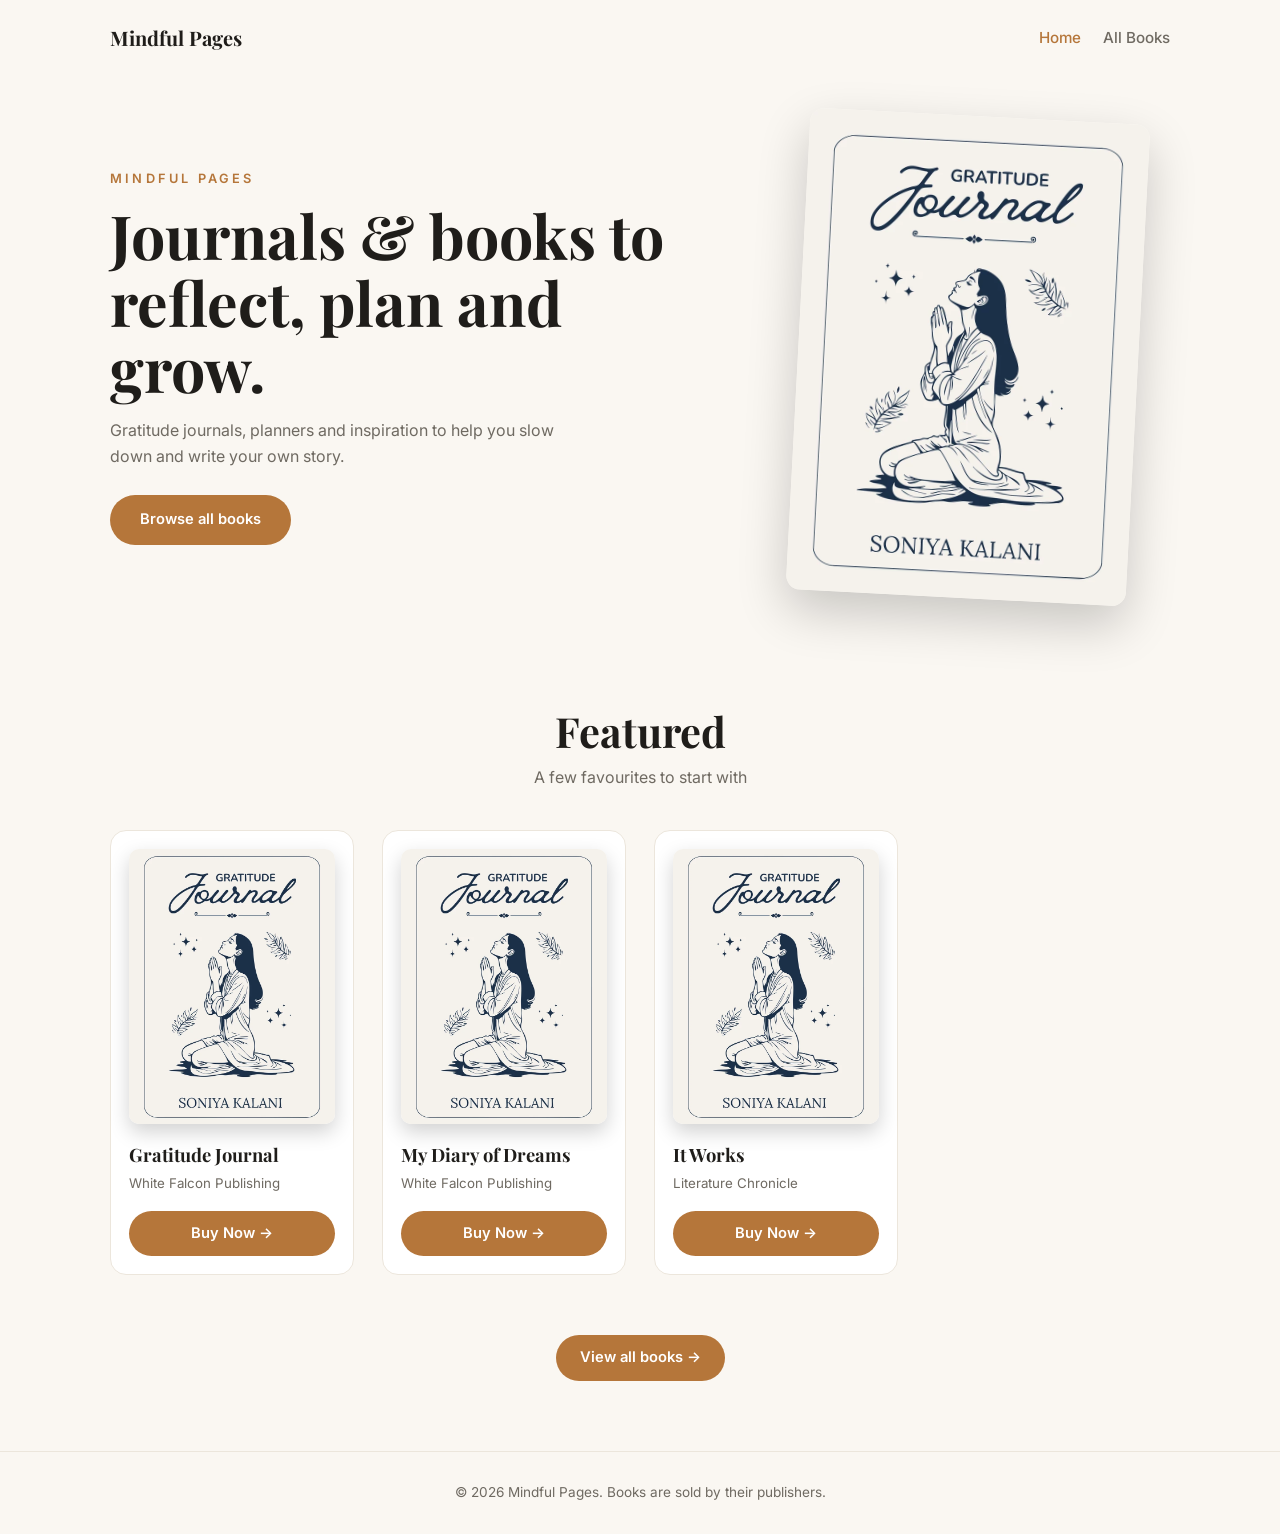
==== index.html @ 09d5adf1 "Add All Books page, embed cover so it always loads" ====
<!DOCTYPE html>
<html lang="en"><head><meta charset="utf-8"><meta name="viewport" content="width=device-width, initial-scale=1"><link rel="preconnect" href="https://fonts.googleapis.com"><link href="https://fonts.googleapis.com/css2?family=Playfair+Display:wght@600;700&family=Inter:wght@400;500;600&display=swap" rel="stylesheet"><link rel="stylesheet" href="style.css"><title>Mindful Pages</title></head>
<body>
<nav><a class="logo" href="index.html">Mindful Pages</a><div class="links"><a class="on" href="index.html">Home</a><a href="books.html">All Books</a></div></nav>
<section class="hero">
  <div>
    <div class="eyebrow">Mindful Pages</div>
    <h1>Journals &amp; books to reflect, plan and grow.</h1>
    <p>Gratitude journals, planners and inspiration to help you slow down and write your own story.</p>
    <a class="btn" href="books.html">Browse all books</a>
  </div>
  <img class="pic" id="heroPic" alt="Featured book cover">
</section>
<div class="head"><h2>Featured</h2><p>A few favourites to start with</p></div>
<main class="grid" id="grid"></main>
<div class="more"><a class="btn" style="display:inline-block" href="books.html">View all books →</a></div>
<footer>© <span class="yr"></span> Mindful Pages. Books are sold by their publishers.</footer>
<script src="books.js"></script>
<script>document.getElementById('heroPic').src=COVER;renderBooks('grid',books.slice(0,3));</script>
</body></html>
---- style.css ----
:root{--bg:#faf7f2;--card:#fff;--ink:#1f1d1a;--muted:#6f6a62;--accent:#b5763a;--line:#ece6dc}
@media(prefers-color-scheme:dark){:root{--bg:#161412;--card:#201d1a;--ink:#f3eee6;--muted:#a59e92;--accent:#d99a5b;--line:#2f2a25}}
*{box-sizing:border-box;margin:0}
body{font-family:Inter,system-ui,sans-serif;background:var(--bg);color:var(--ink);line-height:1.6}
nav{display:flex;justify-content:space-between;align-items:center;max-width:1100px;margin:auto;padding:22px 20px}
.logo{font-family:'Playfair Display',Georgia,serif;font-weight:700;font-size:1.25rem;color:var(--ink);text-decoration:none}
nav .links a{color:var(--muted);text-decoration:none;margin-left:22px;font-weight:500;font-size:.95rem}
nav .links a:hover,nav .links a.on{color:var(--accent)}
.hero{max-width:1100px;margin:auto;padding:40px 20px 60px;display:grid;grid-template-columns:1.2fr .8fr;gap:48px;align-items:center}
.eyebrow{letter-spacing:.25em;text-transform:uppercase;font-size:.8rem;color:var(--accent);font-weight:600}
h1{font-family:'Playfair Display',Georgia,serif;font-size:clamp(2.2rem,6vw,3.8rem);line-height:1.1;margin:12px 0 16px}
.hero p{color:var(--muted);max-width:480px;margin-bottom:26px}
.hero .pic{border-radius:14px;box-shadow:0 20px 50px rgba(0,0,0,.2);width:100%;max-width:340px;justify-self:center;transform:rotate(3deg)}
.btn{display:block;text-align:center;background:var(--accent);color:#fff;text-decoration:none;font-weight:600;padding:11px 24px;border-radius:999px;font-size:.92rem;transition:filter .2s}
.btn:hover{filter:brightness(1.1)}
.hero .btn{display:inline-block;padding:13px 30px}
.head{text-align:center;padding:40px 20px 10px}
.head h2{font-family:'Playfair Display',serif;font-size:clamp(1.8rem,4vw,2.6rem)}
.head p{color:var(--muted)}
.grid{max-width:1100px;margin:0 auto;padding:30px 20px 60px;display:grid;grid-template-columns:repeat(auto-fill,minmax(240px,1fr));gap:28px}
.card{background:var(--card);border:1px solid var(--line);border-radius:16px;padding:18px;display:flex;flex-direction:column;transition:transform .25s,box-shadow .25s}
.card:hover{transform:translateY(-6px);box-shadow:0 18px 40px rgba(0,0,0,.12)}
.cover{aspect-ratio:3/4;border-radius:10px;overflow:hidden;display:block;box-shadow:0 8px 20px rgba(0,0,0,.18)}
.cover img{width:100%;height:100%;object-fit:cover;display:block}
.card h2{font-family:'Playfair Display',serif;font-size:1.15rem;margin:16px 0 4px}
.card small{color:var(--muted);margin-bottom:16px}
.card .btn{margin-top:auto}
.more{text-align:center;padding-bottom:70px}
footer{text-align:center;color:var(--muted);font-size:.85rem;padding:30px;border-top:1px solid var(--line)}
@media(max-width:700px){.hero{grid-template-columns:1fr;text-align:center}.hero p{margin-inline:auto}.hero .pic{order:-1;max-width:220px}}
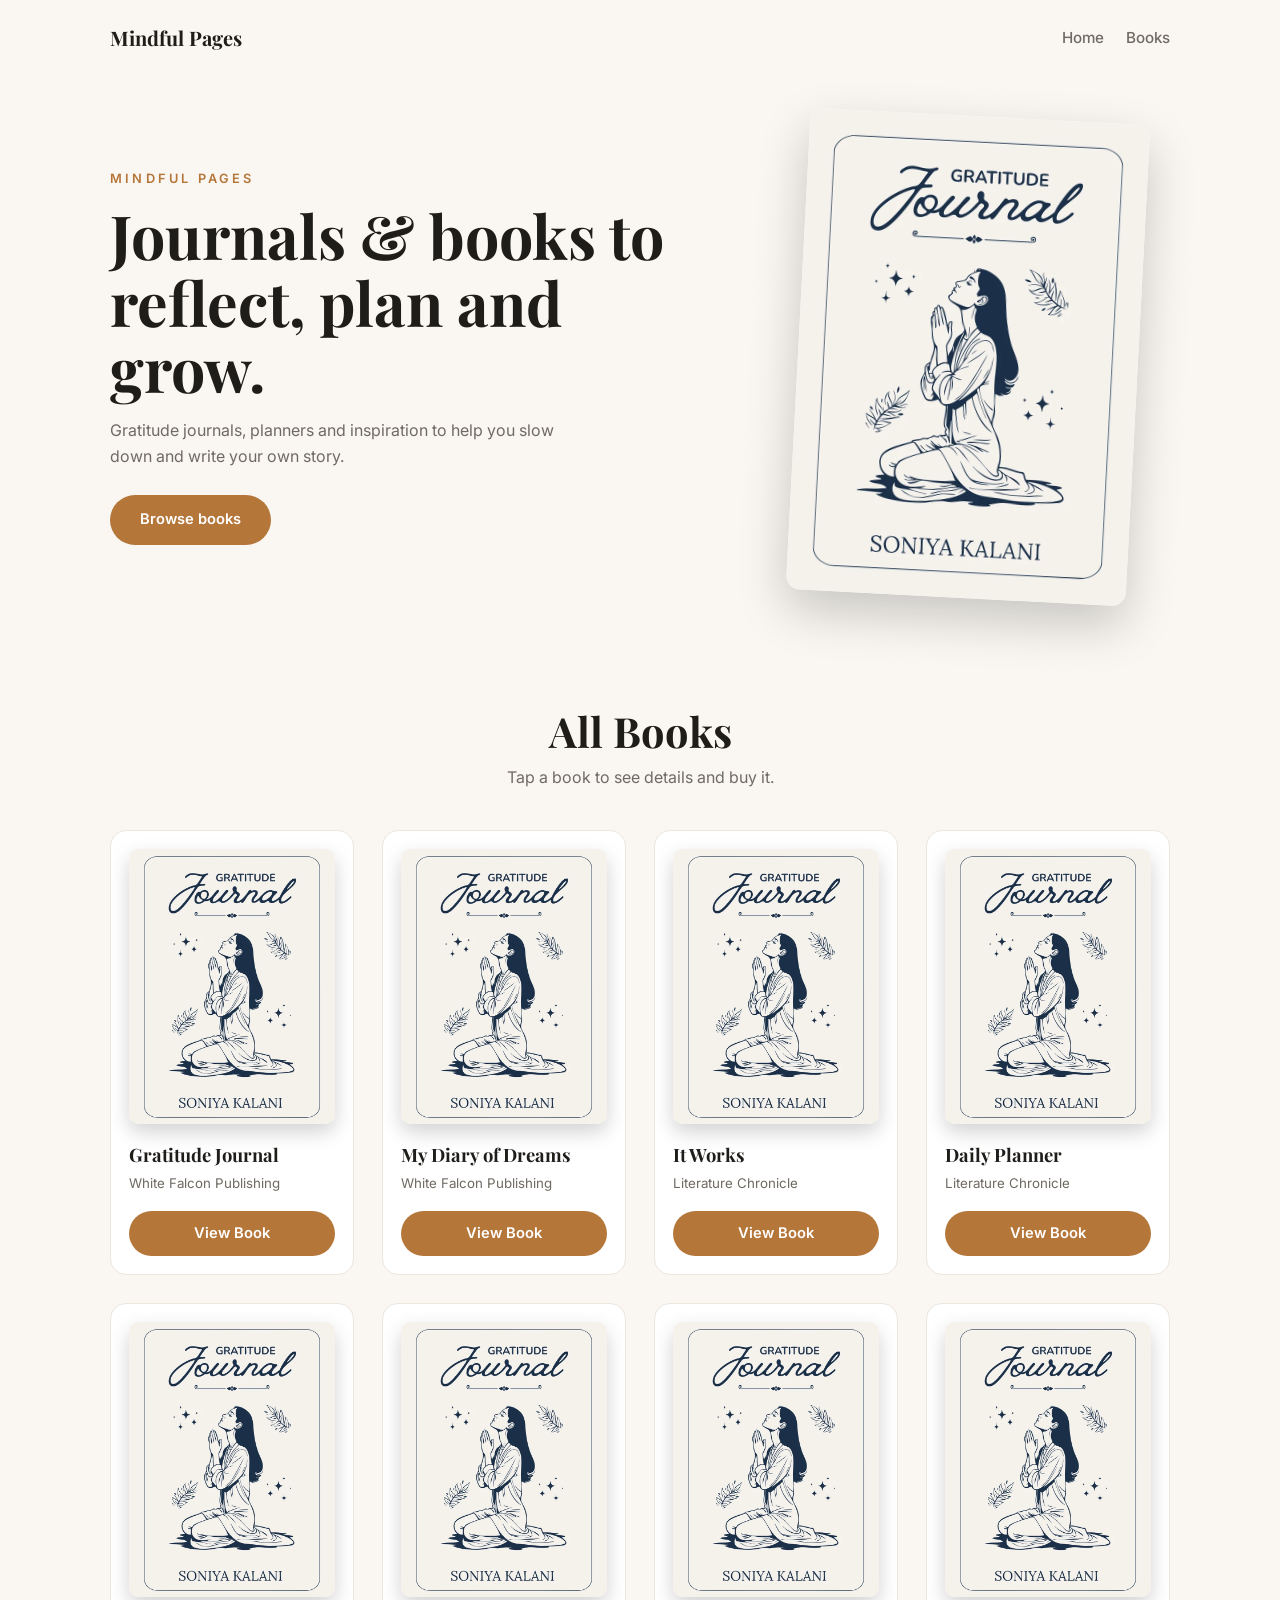
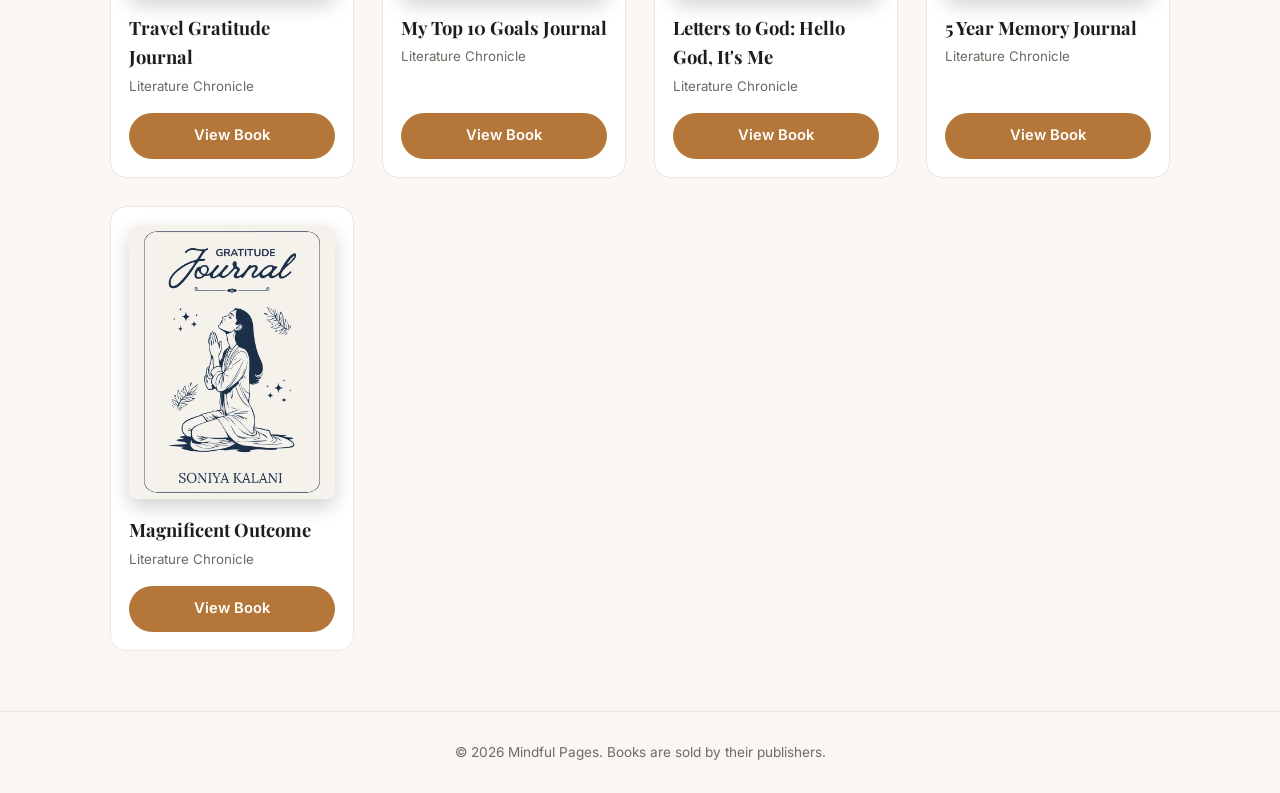
==== commit 03c27cc6: "All books on home, individual book pages" ====
--- a/index.html
+++ b/index.html
@@ -1,20 +1,19 @@
 <!DOCTYPE html>
 <html lang="en"><head><meta charset="utf-8"><meta name="viewport" content="width=device-width, initial-scale=1"><link rel="preconnect" href="https://fonts.googleapis.com"><link href="https://fonts.googleapis.com/css2?family=Playfair+Display:wght@600;700&family=Inter:wght@400;500;600&display=swap" rel="stylesheet"><link rel="stylesheet" href="style.css"><title>Mindful Pages</title></head>
 <body>
-<nav><a class="logo" href="index.html">Mindful Pages</a><div class="links"><a class="on" href="index.html">Home</a><a href="books.html">All Books</a></div></nav>
+<nav><a class="logo" href="index.html">Mindful Pages</a><div class="links"><a href="index.html">Home</a><a href="index.html#books">Books</a></div></nav>
 <section class="hero">
   <div>
     <div class="eyebrow">Mindful Pages</div>
     <h1>Journals &amp; books to reflect, plan and grow.</h1>
     <p>Gratitude journals, planners and inspiration to help you slow down and write your own story.</p>
-    <a class="btn" href="books.html">Browse all books</a>
+    <a class="btn" href="#books">Browse books</a>
   </div>
   <img class="pic" id="heroPic" alt="Featured book cover">
 </section>
-<div class="head"><h2>Featured</h2><p>A few favourites to start with</p></div>
+<div class="head" id="books"><h2>All Books</h2><p>Tap a book to see details and buy it.</p></div>
 <main class="grid" id="grid"></main>
-<div class="more"><a class="btn" style="display:inline-block" href="books.html">View all books →</a></div>
 <footer>© <span class="yr"></span> Mindful Pages. Books are sold by their publishers.</footer>
 <script src="books.js"></script>
-<script>document.getElementById('heroPic').src=COVER;renderBooks('grid',books.slice(0,3));</script>
+<script>document.getElementById('heroPic').src=COVER;renderBooks('grid',books);</script>
 </body></html>
--- a/style.css
+++ b/style.css
@@ -28,3 +28,10 @@
 .more{text-align:center;padding-bottom:70px}
 footer{text-align:center;color:var(--muted);font-size:.85rem;padding:30px;border-top:1px solid var(--line)}
 @media(max-width:700px){.hero{grid-template-columns:1fr;text-align:center}.hero p{margin-inline:auto}.hero .pic{order:-1;max-width:220px}}
+html{scroll-behavior:smooth}
+.detail{max-width:1000px;margin:auto;padding:40px 20px 80px;display:grid;grid-template-columns:.8fr 1.2fr;gap:56px;align-items:center}
+.dcover{width:100%;max-width:340px;justify-self:center;border-radius:12px;box-shadow:0 20px 50px rgba(0,0,0,.22)}
+.detail p{color:var(--muted);margin-bottom:22px;max-width:480px}
+.detail .buy{display:inline-block;padding:14px 30px}
+.back{color:var(--accent);text-decoration:none;font-weight:500;font-size:.95rem}
+@media(max-width:700px){.detail{grid-template-columns:1fr;text-align:center;gap:28px}.detail p{margin-inline:auto}}
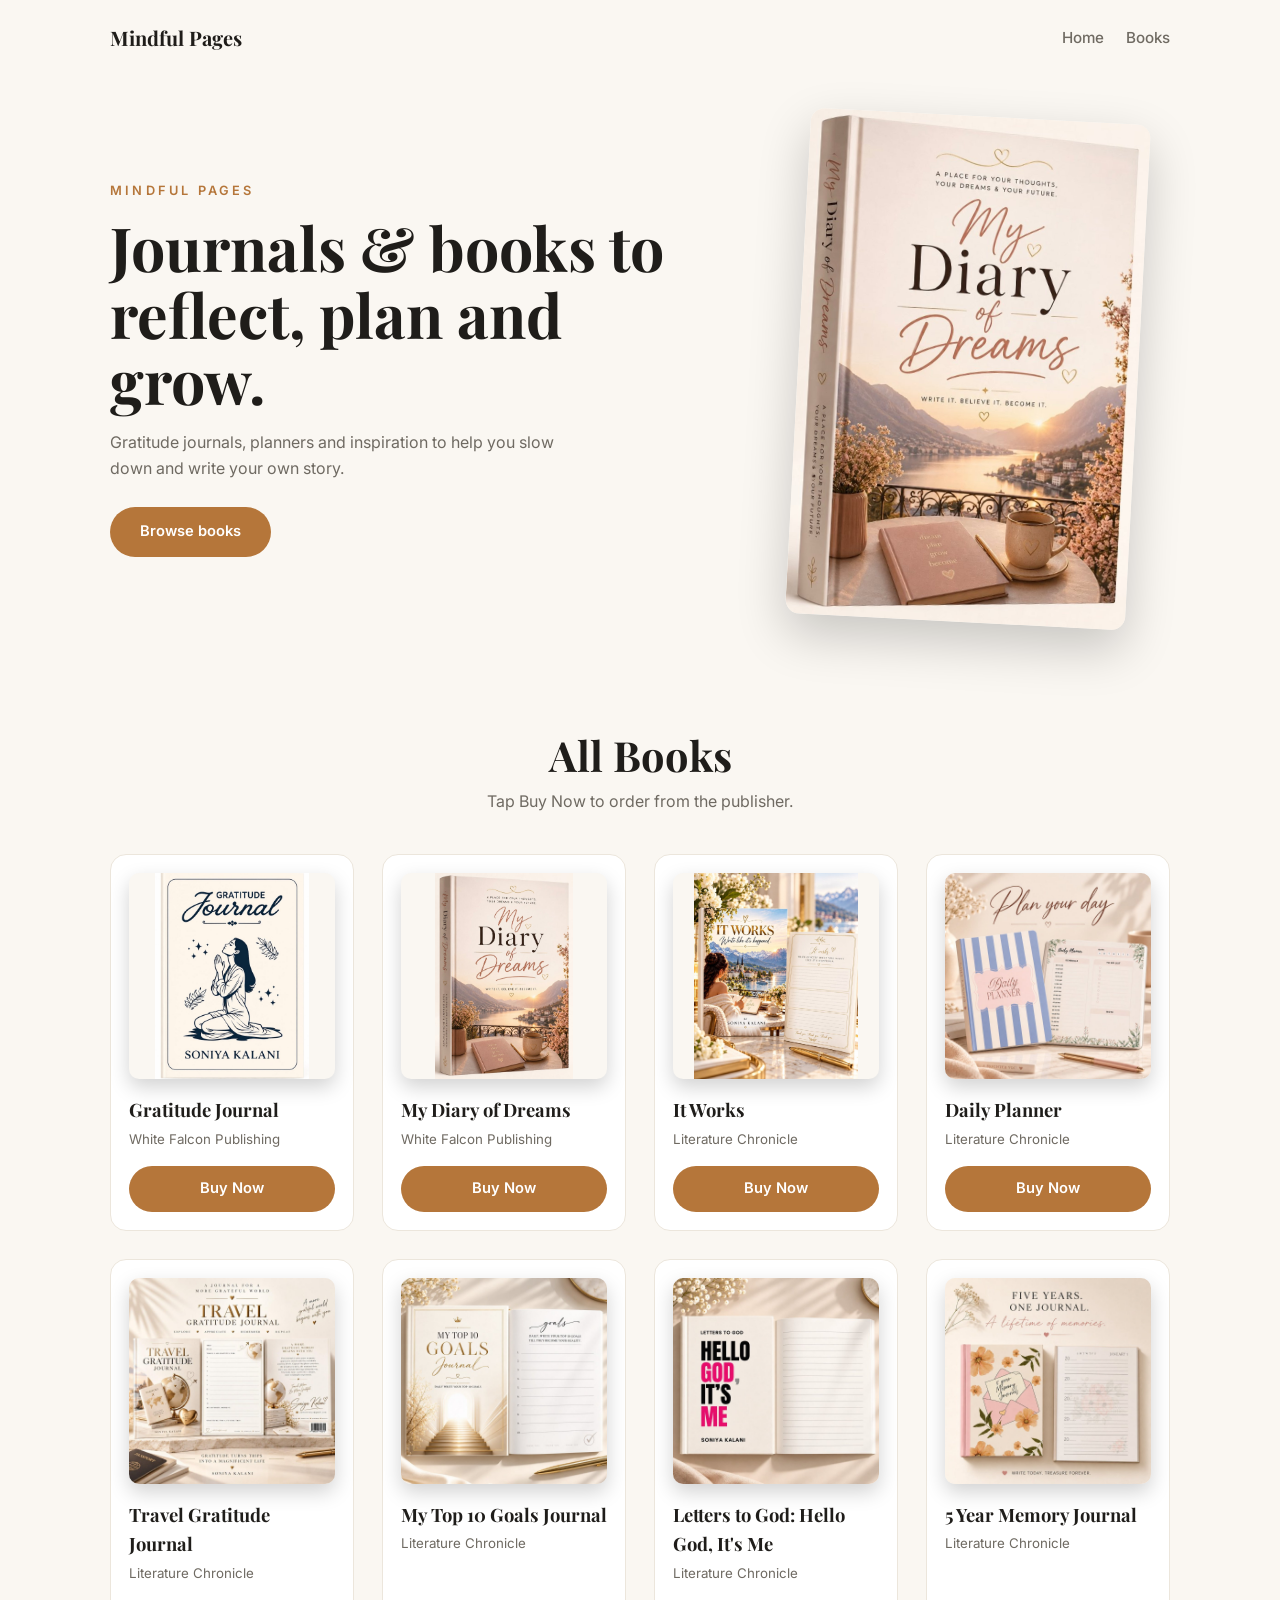
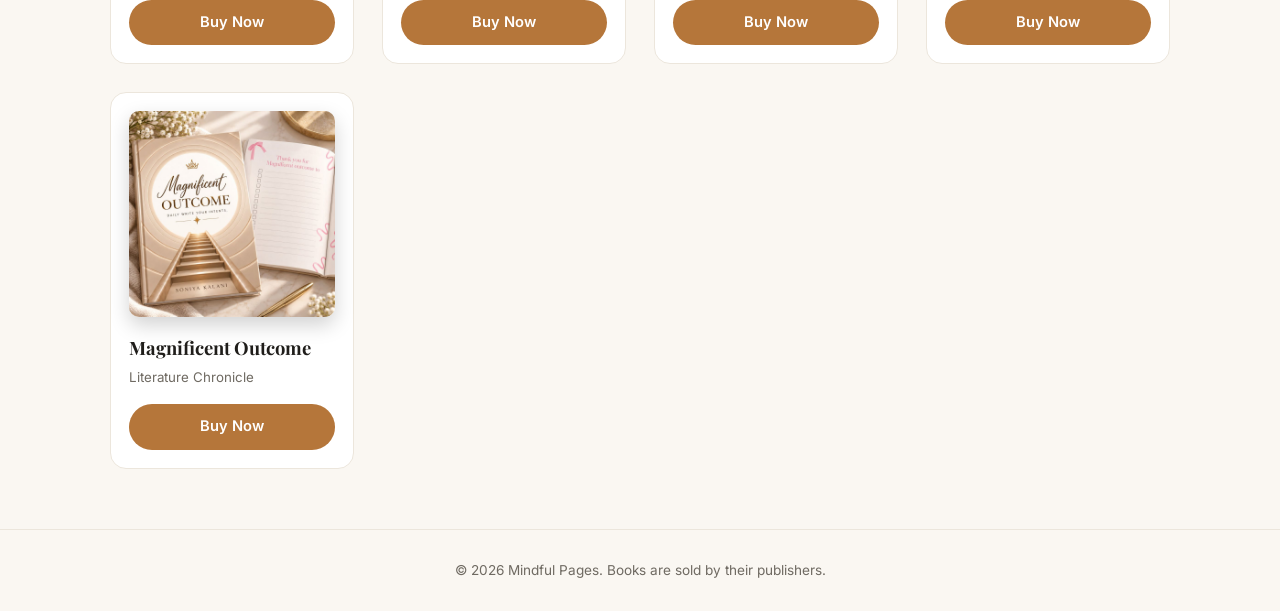
==== commit 56854794: "Use provided book photos, Buy Now buttons linking to publisher pages, remove individual book pages" ====
--- a/index.html
+++ b/index.html
@@ -11,9 +11,9 @@
   </div>
   <img class="pic" id="heroPic" alt="Featured book cover">
 </section>
-<div class="head" id="books"><h2>All Books</h2><p>Tap a book to see details and buy it.</p></div>
+<div class="head" id="books"><h2>All Books</h2><p>Tap Buy Now to order from the publisher.</p></div>
 <main class="grid" id="grid"></main>
 <footer>© <span class="yr"></span> Mindful Pages. Books are sold by their publishers.</footer>
 <script src="books.js"></script>
-<script>document.getElementById('heroPic').src=COVER;renderBooks('grid',books);</script>
+<script>document.getElementById('heroPic').src=books[1].img;renderBooks('grid',books);</script>
 </body></html>
--- a/style.css
+++ b/style.css
@@ -20,8 +20,8 @@
 .grid{max-width:1100px;margin:0 auto;padding:30px 20px 60px;display:grid;grid-template-columns:repeat(auto-fill,minmax(240px,1fr));gap:28px}
 .card{background:var(--card);border:1px solid var(--line);border-radius:16px;padding:18px;display:flex;flex-direction:column;transition:transform .25s,box-shadow .25s}
 .card:hover{transform:translateY(-6px);box-shadow:0 18px 40px rgba(0,0,0,.12)}
-.cover{aspect-ratio:3/4;border-radius:10px;overflow:hidden;display:block;box-shadow:0 8px 20px rgba(0,0,0,.18)}
-.cover img{width:100%;height:100%;object-fit:cover;display:block}
+.cover{aspect-ratio:1/1;background:var(--bg);border-radius:10px;overflow:hidden;display:block;box-shadow:0 8px 20px rgba(0,0,0,.18)}
+.cover img{width:100%;height:100%;object-fit:contain;display:block}
 .card h2{font-family:'Playfair Display',serif;font-size:1.15rem;margin:16px 0 4px}
 .card small{color:var(--muted);margin-bottom:16px}
 .card .btn{margin-top:auto}
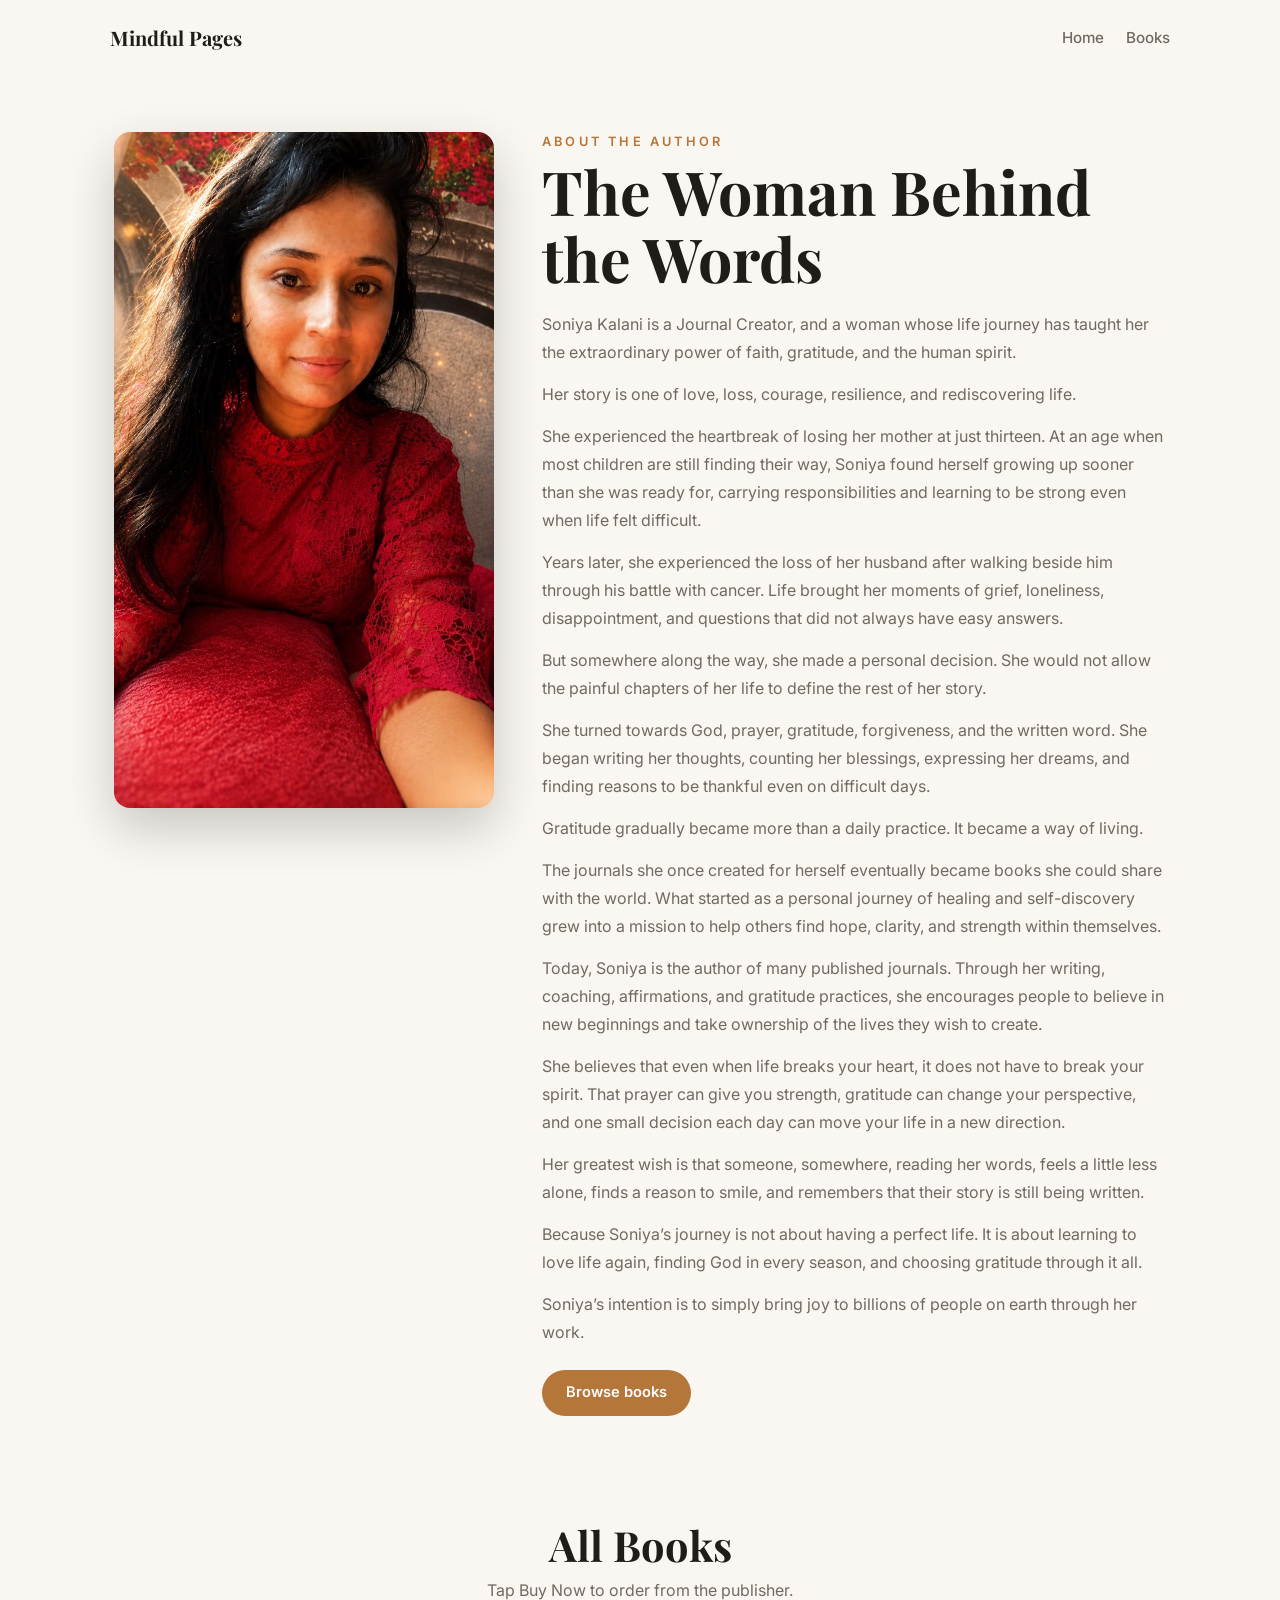
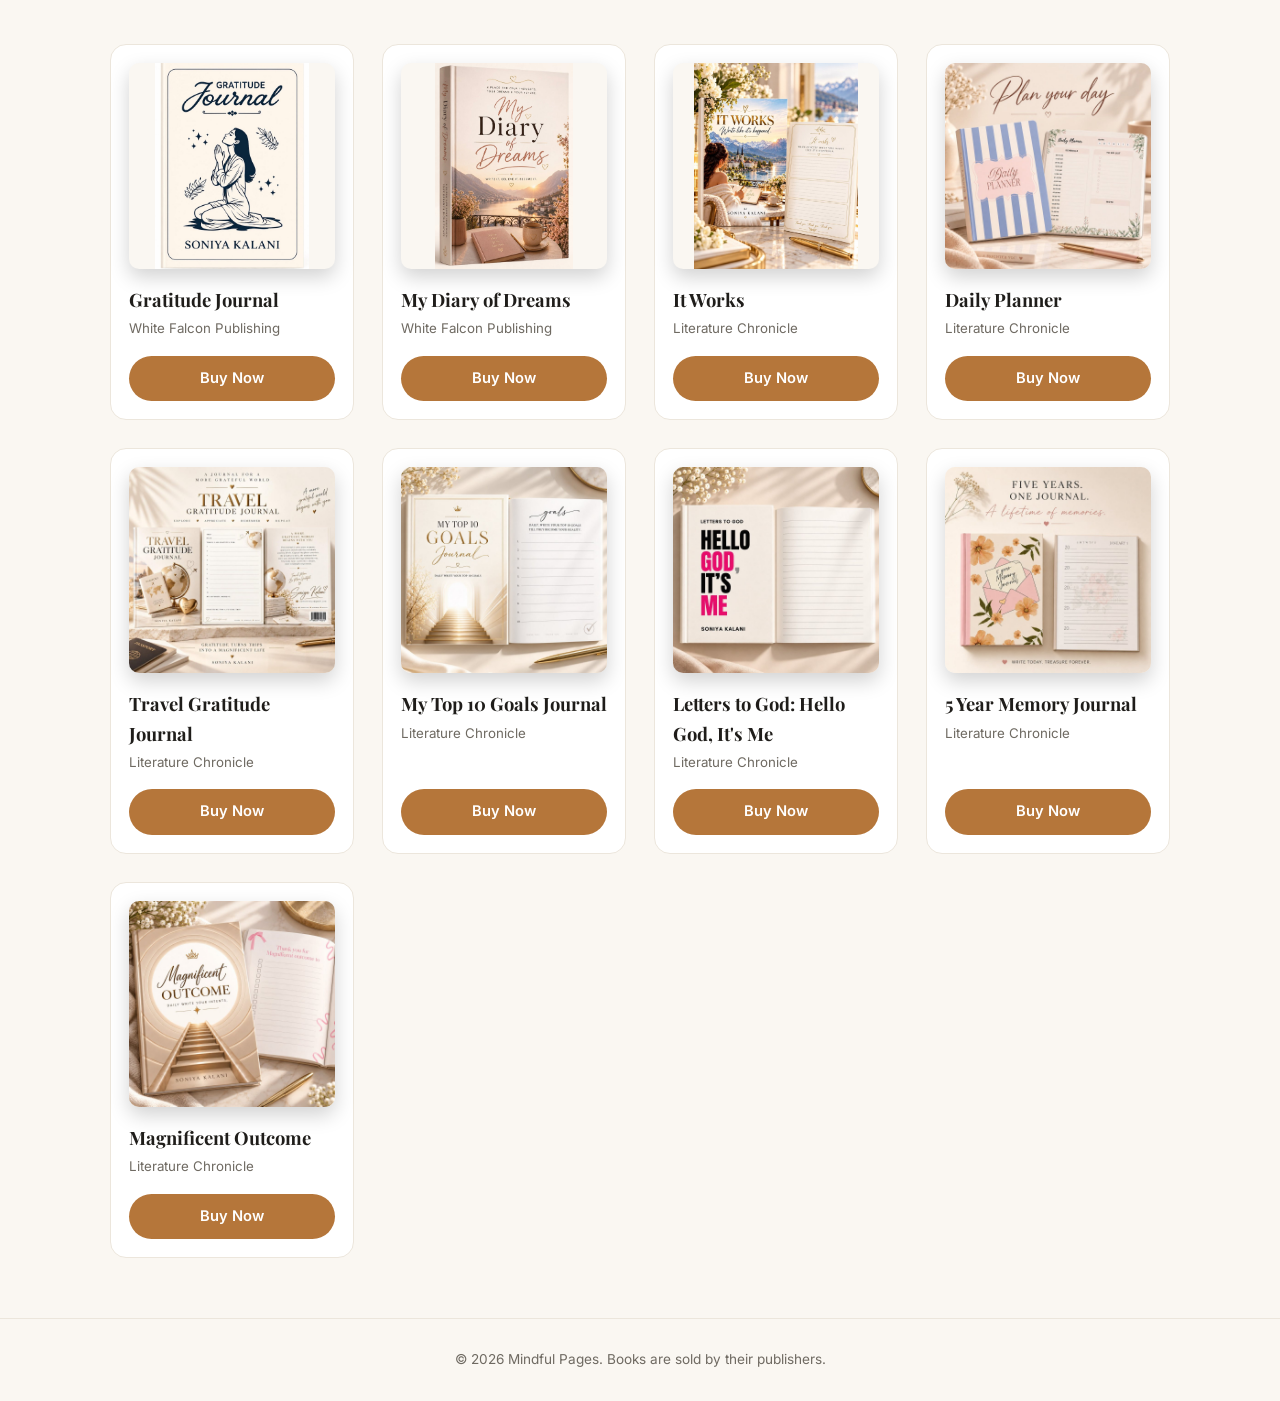
==== commit 9df77aca: "Replace hero with About the Author section" ====
--- a/index.html
+++ b/index.html
@@ -2,18 +2,30 @@
 <html lang="en"><head><meta charset="utf-8"><meta name="viewport" content="width=device-width, initial-scale=1"><link rel="preconnect" href="https://fonts.googleapis.com"><link href="https://fonts.googleapis.com/css2?family=Playfair+Display:wght@600;700&family=Inter:wght@400;500;600&display=swap" rel="stylesheet"><link rel="stylesheet" href="style.css"><title>Mindful Pages</title></head>
 <body>
 <nav><a class="logo" href="index.html">Mindful Pages</a><div class="links"><a href="index.html">Home</a><a href="index.html#books">Books</a></div></nav>
-<section class="hero">
-  <div>
-    <div class="eyebrow">Mindful Pages</div>
-    <h1>Journals &amp; books to reflect, plan and grow.</h1>
-    <p>Gratitude journals, planners and inspiration to help you slow down and write your own story.</p>
+<section class="about">
+  <img class="aphoto" src="covers/author.jpg" alt="Soniya Kalani, author">
+  <div class="atext">
+    <div class="eyebrow">About the Author</div>
+    <h1>The Woman Behind the Words</h1>
+    <p>Soniya Kalani is a Journal Creator, and a woman whose life journey has taught her the extraordinary power of faith, gratitude, and the human spirit.</p>
+    <p>Her story is one of love, loss, courage, resilience, and rediscovering life.</p>
+    <p>She experienced the heartbreak of losing her mother at just thirteen. At an age when most children are still finding their way, Soniya found herself growing up sooner than she was ready for, carrying responsibilities and learning to be strong even when life felt difficult.</p>
+    <p>Years later, she experienced the loss of her husband after walking beside him through his battle with cancer. Life brought her moments of grief, loneliness, disappointment, and questions that did not always have easy answers.</p>
+    <p>But somewhere along the way, she made a personal decision. She would not allow the painful chapters of her life to define the rest of her story.</p>
+    <p>She turned towards God, prayer, gratitude, forgiveness, and the written word. She began writing her thoughts, counting her blessings, expressing her dreams, and finding reasons to be thankful even on difficult days.</p>
+    <p>Gratitude gradually became more than a daily practice. It became a way of living.</p>
+    <p>The journals she once created for herself eventually became books she could share with the world. What started as a personal journey of healing and self-discovery grew into a mission to help others find hope, clarity, and strength within themselves.</p>
+    <p>Today, Soniya is the author of many published journals. Through her writing, coaching, affirmations, and gratitude practices, she encourages people to believe in new beginnings and take ownership of the lives they wish to create.</p>
+    <p>She believes that even when life breaks your heart, it does not have to break your spirit. That prayer can give you strength, gratitude can change your perspective, and one small decision each day can move your life in a new direction.</p>
+    <p>Her greatest wish is that someone, somewhere, reading her words, feels a little less alone, finds a reason to smile, and remembers that their story is still being written.</p>
+    <p>Because Soniya&rsquo;s journey is not about having a perfect life. It is about learning to love life again, finding God in every season, and choosing gratitude through it all.</p>
+    <p>Soniya&rsquo;s intention is to simply bring joy to billions of people on earth through her work.</p>
     <a class="btn" href="#books">Browse books</a>
   </div>
-  <img class="pic" id="heroPic" alt="Featured book cover">
 </section>
 <div class="head" id="books"><h2>All Books</h2><p>Tap Buy Now to order from the publisher.</p></div>
 <main class="grid" id="grid"></main>
 <footer>© <span class="yr"></span> Mindful Pages. Books are sold by their publishers.</footer>
 <script src="books.js"></script>
-<script>document.getElementById('heroPic').src=books[1].img;renderBooks('grid',books);</script>
+<script>renderBooks('grid',books);</script>
 </body></html>
--- a/style.css
+++ b/style.css
@@ -35,3 +35,10 @@
 .detail .buy{display:inline-block;padding:14px 30px}
 .back{color:var(--accent);text-decoration:none;font-weight:500;font-size:.95rem}
 @media(max-width:700px){.detail{grid-template-columns:1fr;text-align:center;gap:28px}.detail p{margin-inline:auto}}
+
+.about{max-width:1100px;margin:0 auto;padding:56px 24px;display:grid;grid-template-columns:minmax(260px,380px) 1fr;gap:48px;align-items:start}
+.about .aphoto{width:100%;border-radius:16px;box-shadow:0 20px 50px rgba(0,0,0,.2);position:sticky;top:90px;object-fit:cover}
+.about h1{font-family:'Playfair Display',serif;margin:6px 0 18px}
+.about p{line-height:1.75;color:var(--muted);margin:0 0 14px}
+.about .btn{margin-top:10px;display:inline-block}
+@media(max-width:800px){.about{grid-template-columns:1fr;gap:24px;padding:32px 20px}.about .aphoto{position:static;max-width:320px;margin:0 auto}}
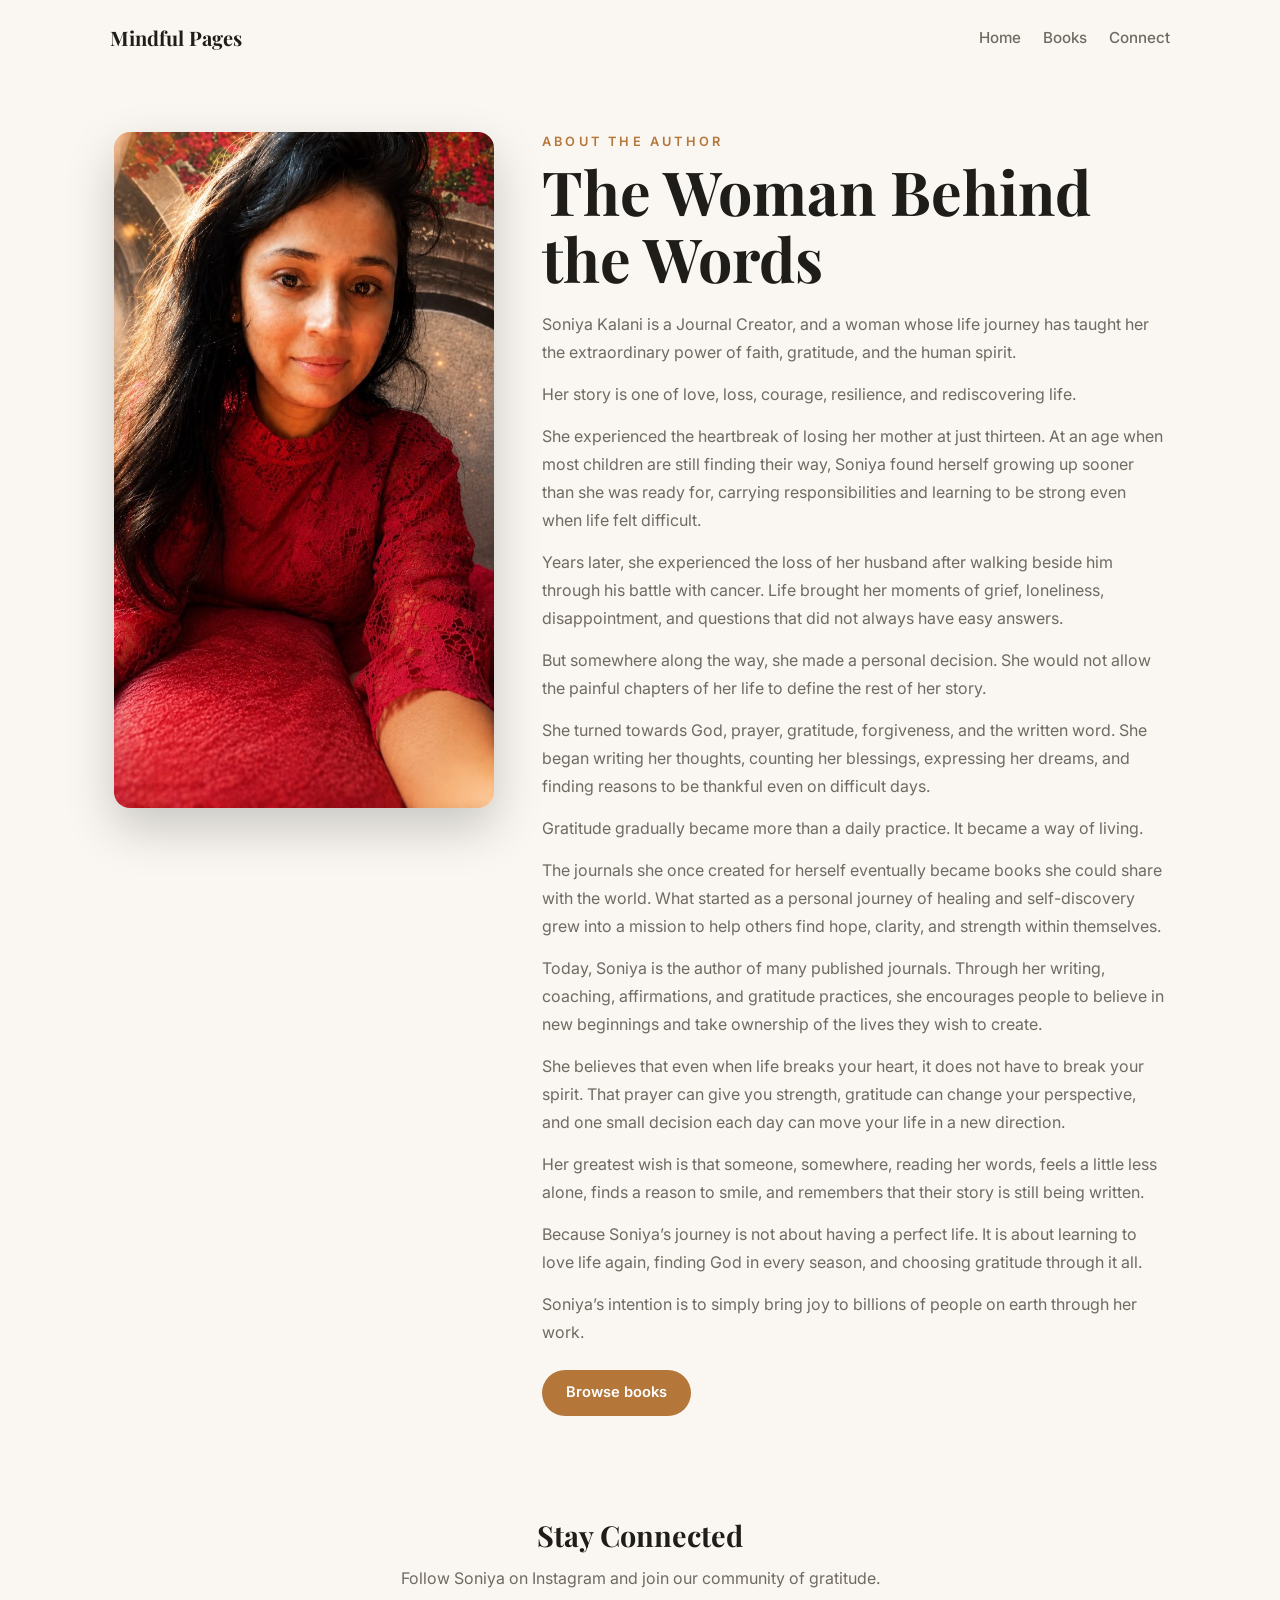
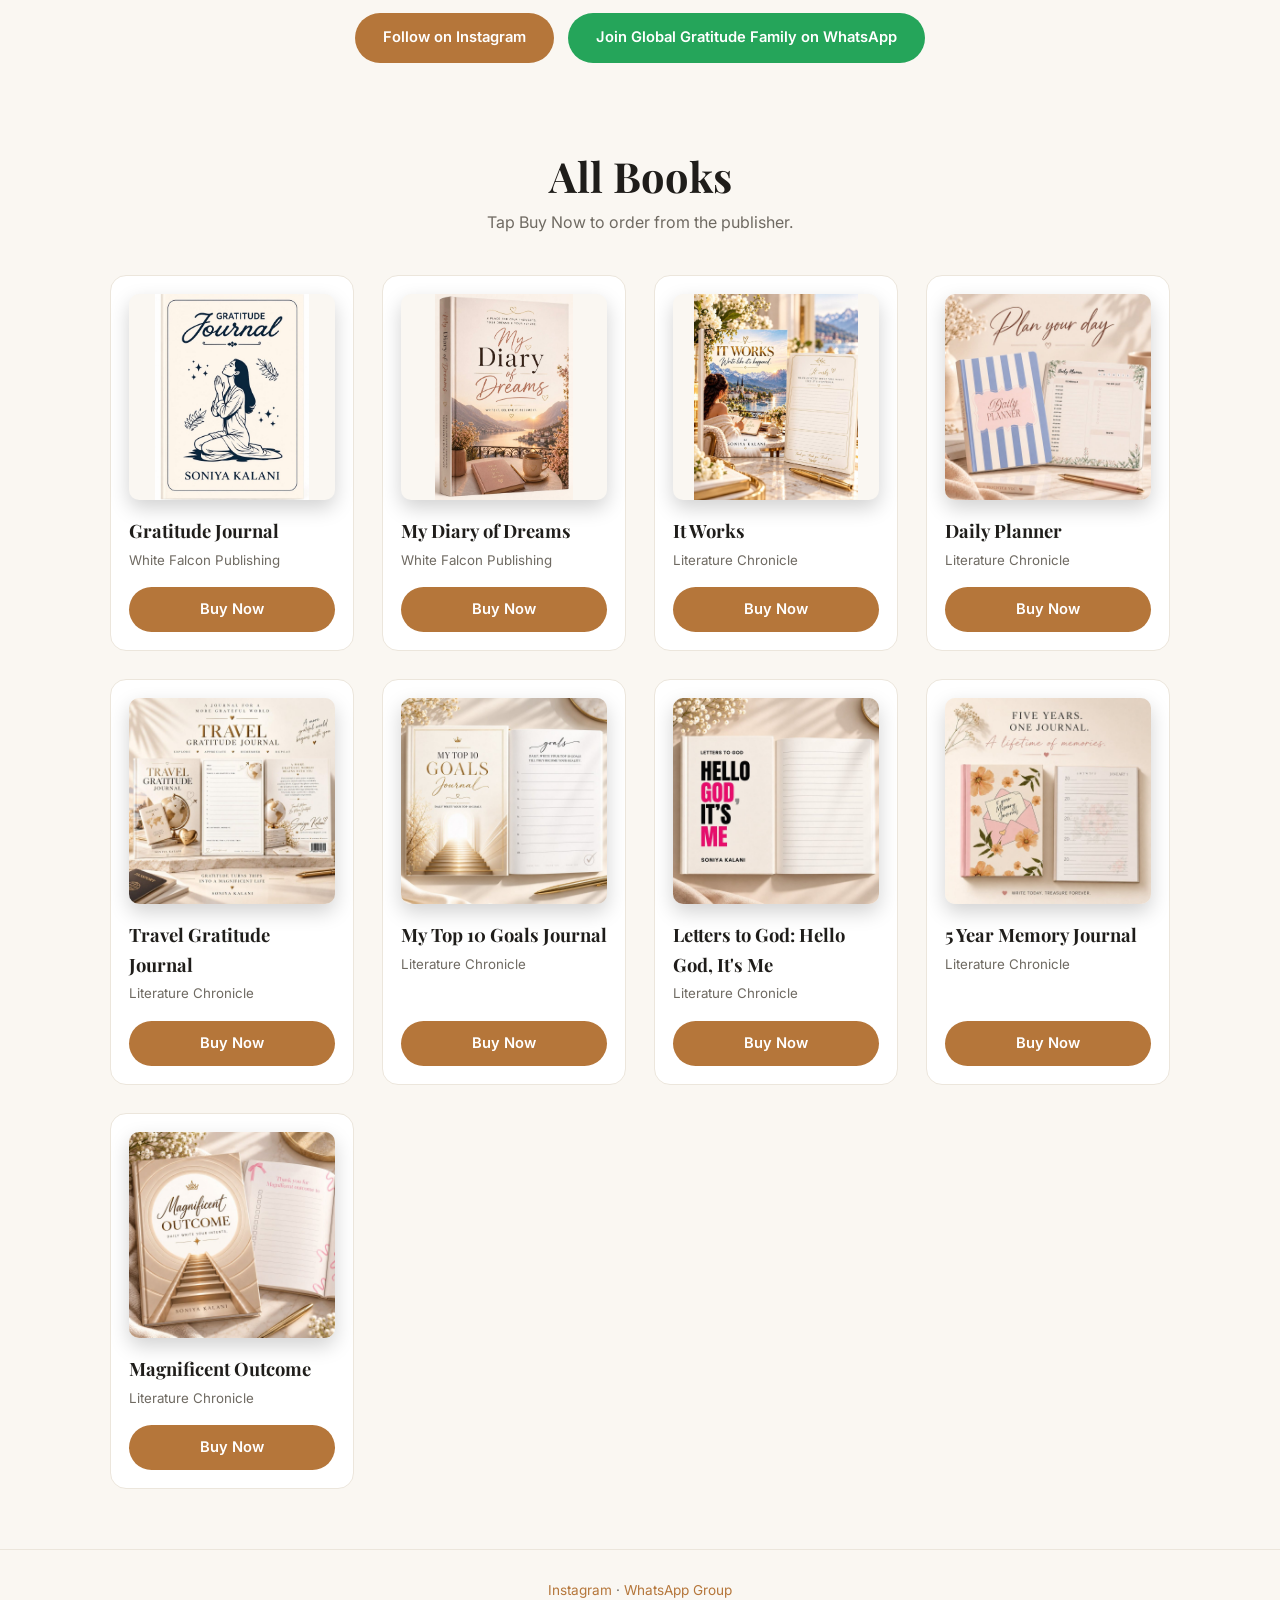
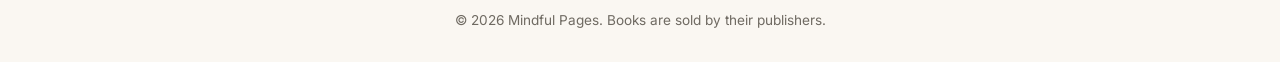
==== commit 718b1f89: "Add Instagram and WhatsApp group links" ====
--- a/index.html
+++ b/index.html
@@ -1,7 +1,7 @@
 <!DOCTYPE html>
 <html lang="en"><head><meta charset="utf-8"><meta name="viewport" content="width=device-width, initial-scale=1"><link rel="preconnect" href="https://fonts.googleapis.com"><link href="https://fonts.googleapis.com/css2?family=Playfair+Display:wght@600;700&family=Inter:wght@400;500;600&display=swap" rel="stylesheet"><link rel="stylesheet" href="style.css"><title>Mindful Pages</title></head>
 <body>
-<nav><a class="logo" href="index.html">Mindful Pages</a><div class="links"><a href="index.html">Home</a><a href="index.html#books">Books</a></div></nav>
+<nav><a class="logo" href="index.html">Mindful Pages</a><div class="links"><a href="index.html">Home</a><a href="index.html#books">Books</a><a href="#connect">Connect</a></div></nav>
 <section class="about">
   <img class="aphoto" src="covers/author.jpg" alt="Soniya Kalani, author">
   <div class="atext">
@@ -23,9 +23,17 @@
     <a class="btn" href="#books">Browse books</a>
   </div>
 </section>
+<section class="connect" id="connect">
+  <h2>Stay Connected</h2>
+  <p>Follow Soniya on Instagram and join our community of gratitude.</p>
+  <div class="cbtns">
+    <a class="btn ig" href="https://www.instagram.com/booksbysoniya?dlrf=MTZtdGJwY3Iycnk0eg%3D%3D&amp;utm_source=qr" target="_blank" rel="noopener">Follow on Instagram</a>
+    <a class="btn wa" href="https://chat.whatsapp.com/Ep12rMY7xhL0QhYHvskIlP?s=cl&amp;p=i&amp;iam=2" target="_blank" rel="noopener">Join Global Gratitude Family on WhatsApp</a>
+  </div>
+</section>
 <div class="head" id="books"><h2>All Books</h2><p>Tap Buy Now to order from the publisher.</p></div>
 <main class="grid" id="grid"></main>
-<footer>© <span class="yr"></span> Mindful Pages. Books are sold by their publishers.</footer>
+<footer><div class="flinks"><a href="https://www.instagram.com/booksbysoniya?dlrf=MTZtdGJwY3Iycnk0eg%3D%3D&amp;utm_source=qr" target="_blank" rel="noopener">Instagram</a> · <a href="https://chat.whatsapp.com/Ep12rMY7xhL0QhYHvskIlP?s=cl&amp;p=i&amp;iam=2" target="_blank" rel="noopener">WhatsApp Group</a></div>© <span class="yr"></span> Mindful Pages. Books are sold by their publishers.</footer>
 <script src="books.js"></script>
 <script>renderBooks('grid',books);</script>
 </body></html>
--- a/style.css
+++ b/style.css
@@ -42,3 +42,11 @@
 .about p{line-height:1.75;color:var(--muted);margin:0 0 14px}
 .about .btn{margin-top:10px;display:inline-block}
 @media(max-width:800px){.about{grid-template-columns:1fr;gap:24px;padding:32px 20px}.about .aphoto{position:static;max-width:320px;margin:0 auto}}
+
+.connect{max-width:900px;margin:0 auto;padding:40px 24px;text-align:center}
+.connect h2{font-family:'Playfair Display',serif;font-size:1.8rem;margin:0 0 8px}
+.connect p{color:var(--muted);margin:0 0 22px}
+.cbtns{display:flex;flex-wrap:wrap;gap:14px;justify-content:center}
+.cbtns .btn{display:inline-block;padding:13px 28px}
+.cbtns .wa{background:#25a55a}
+.flinks{margin-bottom:8px}.flinks a{color:var(--accent);text-decoration:none}
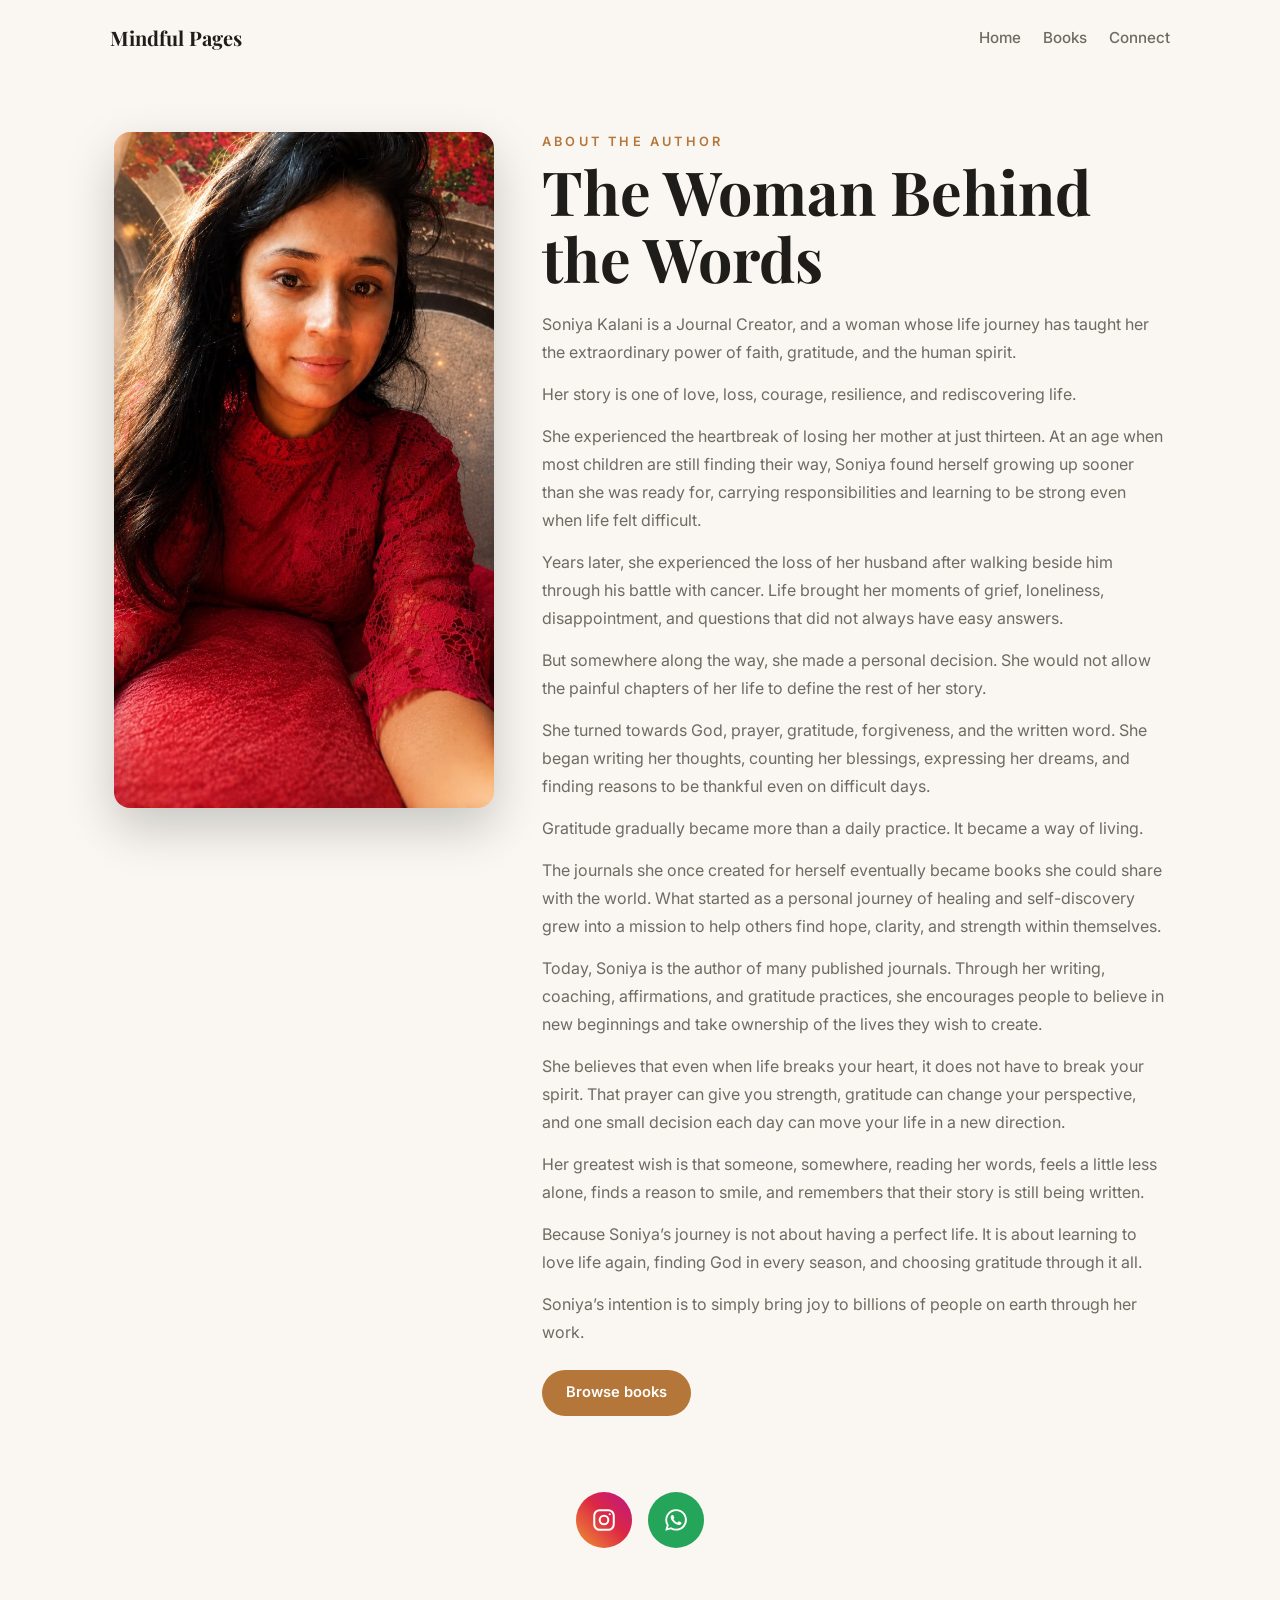
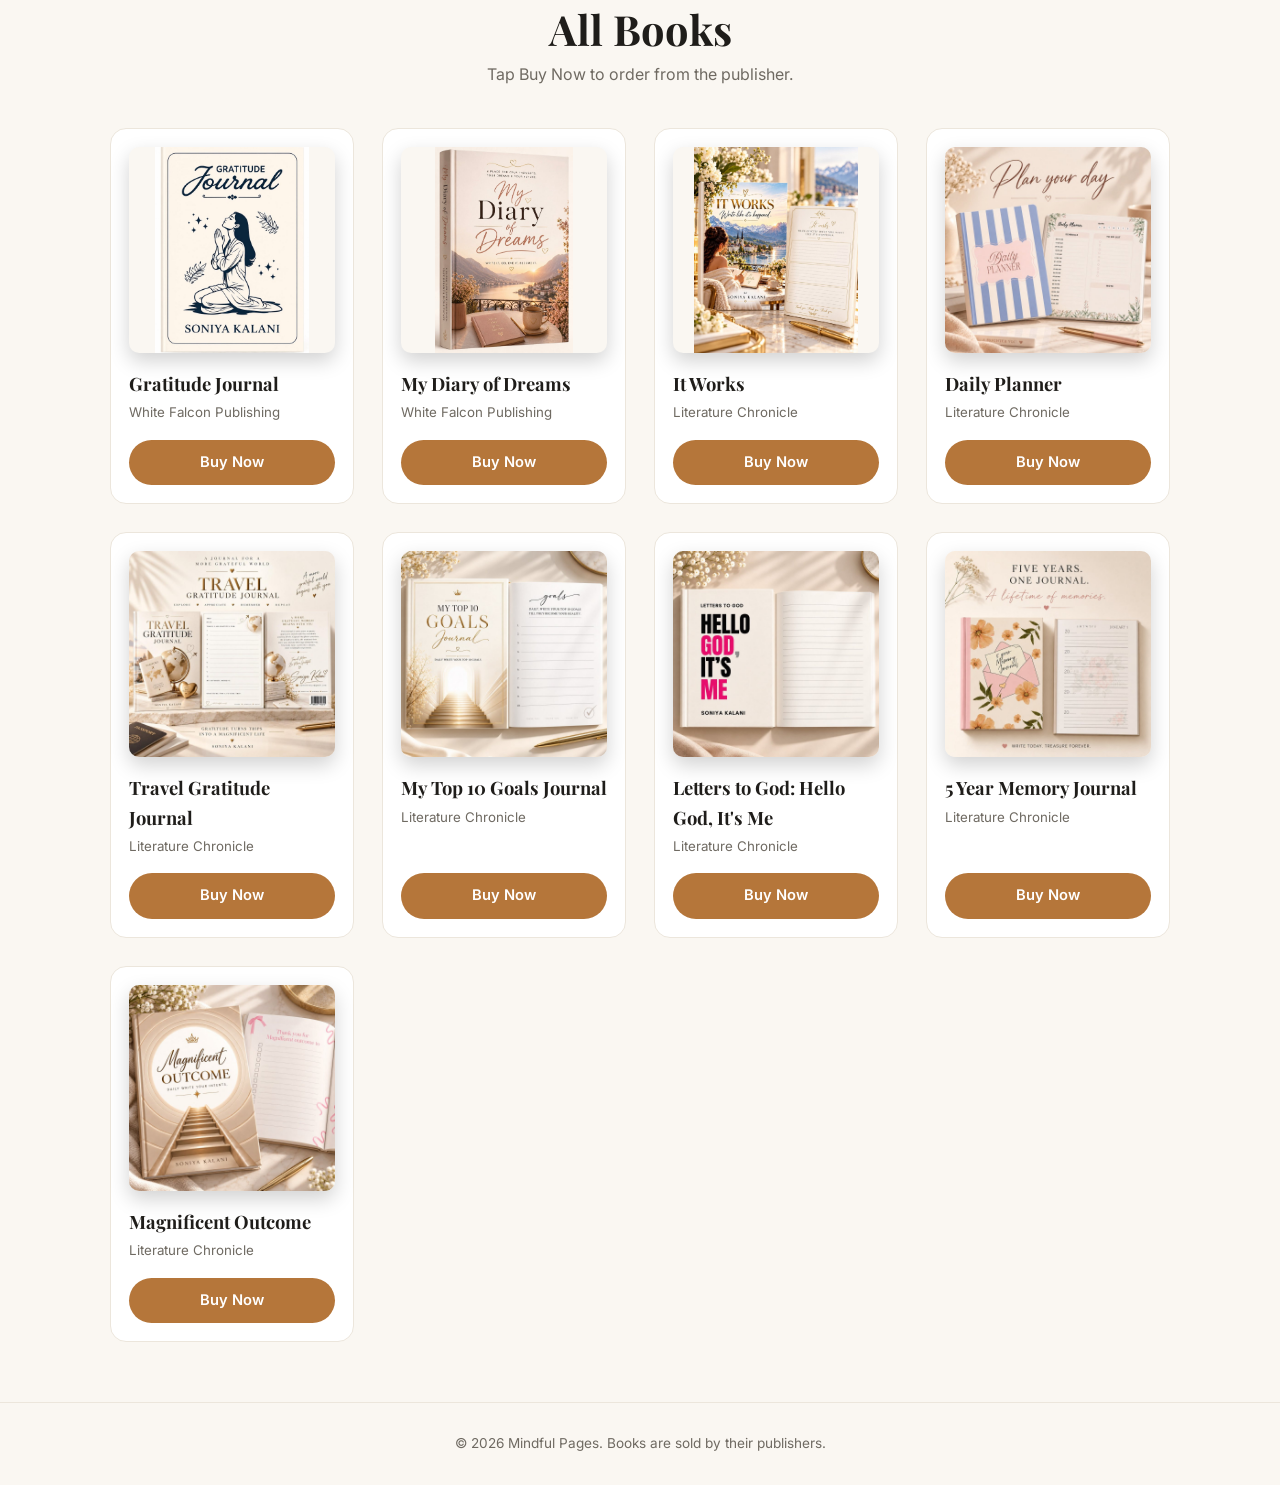
==== commit bf80d986: "Use icon links for Instagram and WhatsApp" ====
--- a/index.html
+++ b/index.html
@@ -24,16 +24,14 @@
   </div>
 </section>
 <section class="connect" id="connect">
-  <h2>Stay Connected</h2>
-  <p>Follow Soniya on Instagram and join our community of gratitude.</p>
-  <div class="cbtns">
-    <a class="btn ig" href="https://www.instagram.com/booksbysoniya?dlrf=MTZtdGJwY3Iycnk0eg%3D%3D&amp;utm_source=qr" target="_blank" rel="noopener">Follow on Instagram</a>
-    <a class="btn wa" href="https://chat.whatsapp.com/Ep12rMY7xhL0QhYHvskIlP?s=cl&amp;p=i&amp;iam=2" target="_blank" rel="noopener">Join Global Gratitude Family on WhatsApp</a>
+  <div class="icons">
+    <a class="ic ig" href="https://www.instagram.com/booksbysoniya?dlrf=MTZtdGJwY3Iycnk0eg%3D%3D&amp;utm_source=qr" target="_blank" rel="noopener" aria-label="Instagram" title="Instagram"><svg viewBox="0 0 24 24" width="26" height="26" fill="none" stroke="currentColor" stroke-width="1.9" stroke-linecap="round" stroke-linejoin="round" aria-hidden="true"><rect x="3" y="3" width="18" height="18" rx="5"/><circle cx="12" cy="12" r="4"/><circle cx="17.3" cy="6.7" r="1" fill="currentColor" stroke="none"/></svg></a>
+    <a class="ic wa" href="https://chat.whatsapp.com/Ep12rMY7xhL0QhYHvskIlP?s=cl&amp;p=i&amp;iam=2" target="_blank" rel="noopener" aria-label="WhatsApp group: Global Gratitude Family" title="Global Gratitude Family (WhatsApp)"><svg viewBox="0 0 24 24" width="26" height="26" fill="currentColor" aria-hidden="true"><path d="M12.04 2a9.9 9.9 0 0 0-8.5 14.9L2 22l5.25-1.5A9.9 9.9 0 1 0 12.04 2Zm0 18.1a8.2 8.2 0 0 1-4.2-1.15l-.3-.18-3.1.89.9-3.02-.2-.31a8.2 8.2 0 1 1 6.9 3.77Zm4.5-6.13c-.25-.12-1.46-.72-1.69-.8-.22-.08-.39-.12-.55.12-.16.25-.63.8-.78.96-.14.17-.29.18-.53.06a6.7 6.7 0 0 1-3.3-2.9c-.25-.43.25-.4.72-1.34.08-.16.04-.3-.02-.42-.06-.12-.55-1.33-.76-1.82-.2-.48-.4-.41-.55-.42h-.47c-.16 0-.43.06-.65.3-.22.25-.86.84-.86 2.05s.88 2.38 1 2.55c.12.16 1.73 2.64 4.2 3.7 1.55.67 2.16.73 2.94.62.47-.07 1.46-.6 1.66-1.17.2-.58.2-1.07.14-1.17-.06-.1-.22-.16-.47-.28Z"/></svg></a>
   </div>
 </section>
 <div class="head" id="books"><h2>All Books</h2><p>Tap Buy Now to order from the publisher.</p></div>
 <main class="grid" id="grid"></main>
-<footer><div class="flinks"><a href="https://www.instagram.com/booksbysoniya?dlrf=MTZtdGJwY3Iycnk0eg%3D%3D&amp;utm_source=qr" target="_blank" rel="noopener">Instagram</a> · <a href="https://chat.whatsapp.com/Ep12rMY7xhL0QhYHvskIlP?s=cl&amp;p=i&amp;iam=2" target="_blank" rel="noopener">WhatsApp Group</a></div>© <span class="yr"></span> Mindful Pages. Books are sold by their publishers.</footer>
+<footer>© <span class="yr"></span> Mindful Pages. Books are sold by their publishers.</footer>
 <script src="books.js"></script>
 <script>renderBooks('grid',books);</script>
 </body></html>
--- a/style.css
+++ b/style.css
@@ -50,3 +50,10 @@
 .cbtns .btn{display:inline-block;padding:13px 28px}
 .cbtns .wa{background:#25a55a}
 .flinks{margin-bottom:8px}.flinks a{color:var(--accent);text-decoration:none}
+
+.connect{padding:20px 24px 8px}
+.icons{display:flex;gap:16px;justify-content:center}
+.ic{width:56px;height:56px;border-radius:50%;display:grid;place-items:center;color:#fff;text-decoration:none;transition:transform .2s,filter .2s}
+.ic:hover{transform:translateY(-3px);filter:brightness(1.1)}
+.ic.ig{background:linear-gradient(45deg,#f09433,#dc2743 55%,#bc1888)}
+.ic.wa{background:#25a55a}
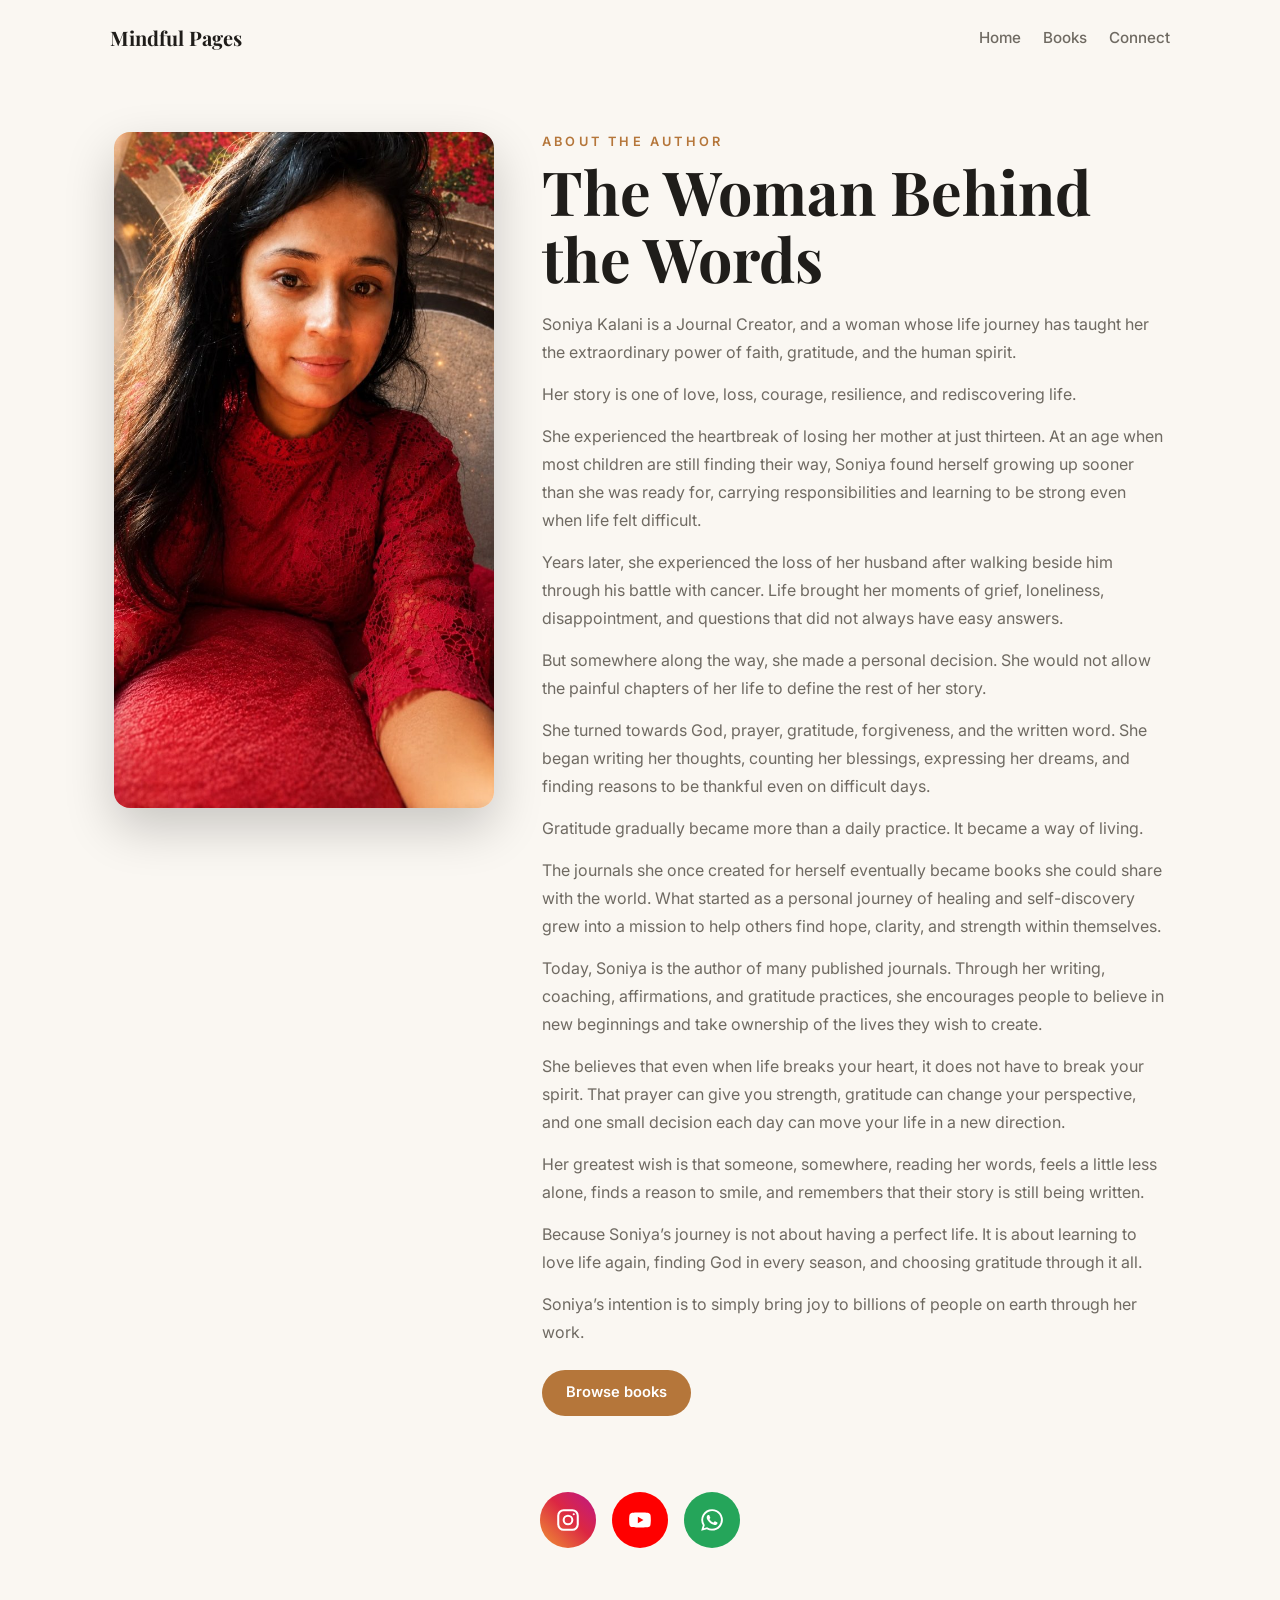
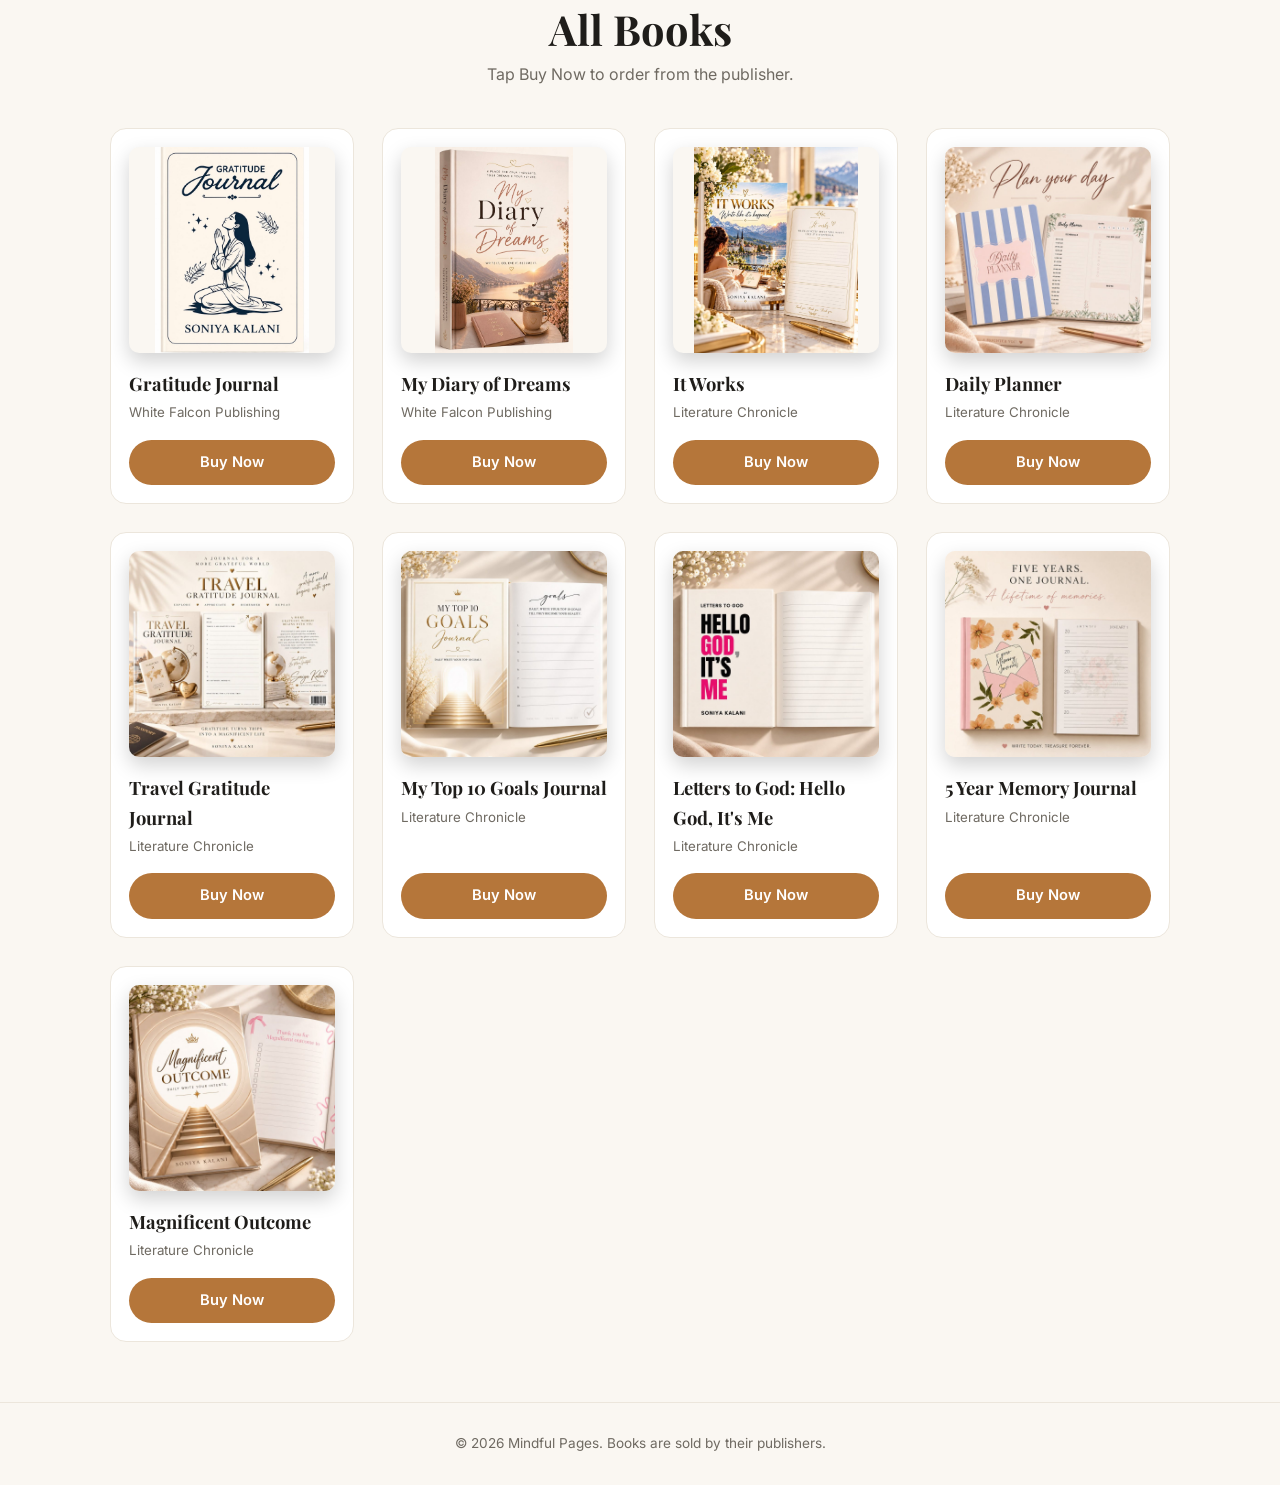
==== commit dbbd3d53: "Add YouTube icon" ====
--- a/index.html
+++ b/index.html
@@ -26,6 +26,7 @@
 <section class="connect" id="connect">
   <div class="icons">
     <a class="ic ig" href="https://www.instagram.com/booksbysoniya?dlrf=MTZtdGJwY3Iycnk0eg%3D%3D&amp;utm_source=qr" target="_blank" rel="noopener" aria-label="Instagram" title="Instagram"><svg viewBox="0 0 24 24" width="26" height="26" fill="none" stroke="currentColor" stroke-width="1.9" stroke-linecap="round" stroke-linejoin="round" aria-hidden="true"><rect x="3" y="3" width="18" height="18" rx="5"/><circle cx="12" cy="12" r="4"/><circle cx="17.3" cy="6.7" r="1" fill="currentColor" stroke="none"/></svg></a>
+    <a class="ic yt" href="https://youtube.com/@soniyakalani?si=S_m6evoGlOIa9JXV" target="_blank" rel="noopener" aria-label="YouTube" title="YouTube"><svg viewBox="0 0 24 24" width="26" height="26" fill="currentColor" aria-hidden="true"><path d="M21.6 7.2a2.5 2.5 0 0 0-1.76-1.77C18.27 5 12 5 12 5s-6.27 0-7.84.43A2.5 2.5 0 0 0 2.4 7.2C2 8.78 2 12 2 12s0 3.22.4 4.8a2.5 2.5 0 0 0 1.76 1.77C5.73 19 12 19 12 19s6.27 0 7.84-.43a2.5 2.5 0 0 0 1.76-1.77C22 15.22 22 12 22 12s0-3.22-.4-4.8ZM10 15V9l5.2 3L10 15Z"/></svg></a>
     <a class="ic wa" href="https://chat.whatsapp.com/Ep12rMY7xhL0QhYHvskIlP?s=cl&amp;p=i&amp;iam=2" target="_blank" rel="noopener" aria-label="WhatsApp group: Global Gratitude Family" title="Global Gratitude Family (WhatsApp)"><svg viewBox="0 0 24 24" width="26" height="26" fill="currentColor" aria-hidden="true"><path d="M12.04 2a9.9 9.9 0 0 0-8.5 14.9L2 22l5.25-1.5A9.9 9.9 0 1 0 12.04 2Zm0 18.1a8.2 8.2 0 0 1-4.2-1.15l-.3-.18-3.1.89.9-3.02-.2-.31a8.2 8.2 0 1 1 6.9 3.77Zm4.5-6.13c-.25-.12-1.46-.72-1.69-.8-.22-.08-.39-.12-.55.12-.16.25-.63.8-.78.96-.14.17-.29.18-.53.06a6.7 6.7 0 0 1-3.3-2.9c-.25-.43.25-.4.72-1.34.08-.16.04-.3-.02-.42-.06-.12-.55-1.33-.76-1.82-.2-.48-.4-.41-.55-.42h-.47c-.16 0-.43.06-.65.3-.22.25-.86.84-.86 2.05s.88 2.38 1 2.55c.12.16 1.73 2.64 4.2 3.7 1.55.67 2.16.73 2.94.62.47-.07 1.46-.6 1.66-1.17.2-.58.2-1.07.14-1.17-.06-.1-.22-.16-.47-.28Z"/></svg></a>
   </div>
 </section>
--- a/style.css
+++ b/style.css
@@ -57,3 +57,4 @@
 .ic:hover{transform:translateY(-3px);filter:brightness(1.1)}
 .ic.ig{background:linear-gradient(45deg,#f09433,#dc2743 55%,#bc1888)}
 .ic.wa{background:#25a55a}
+.ic.yt{background:#ff0000}
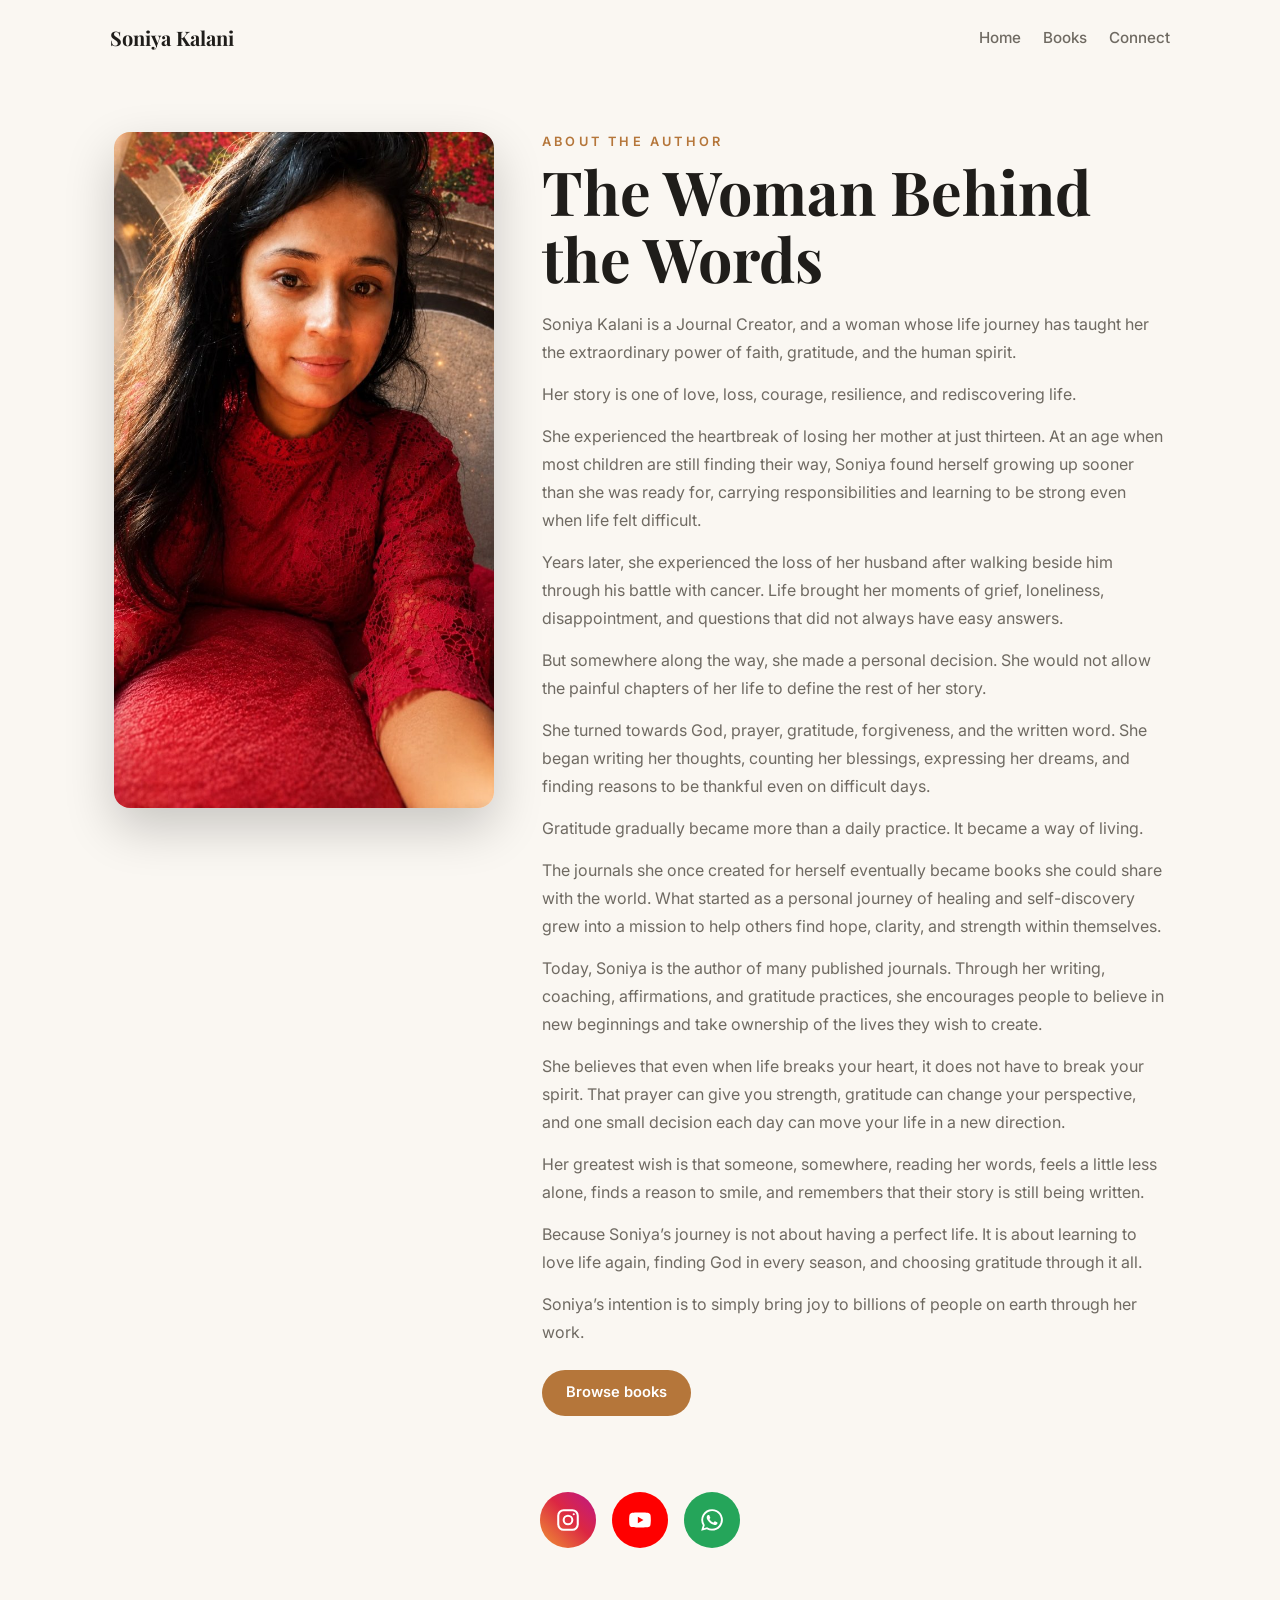
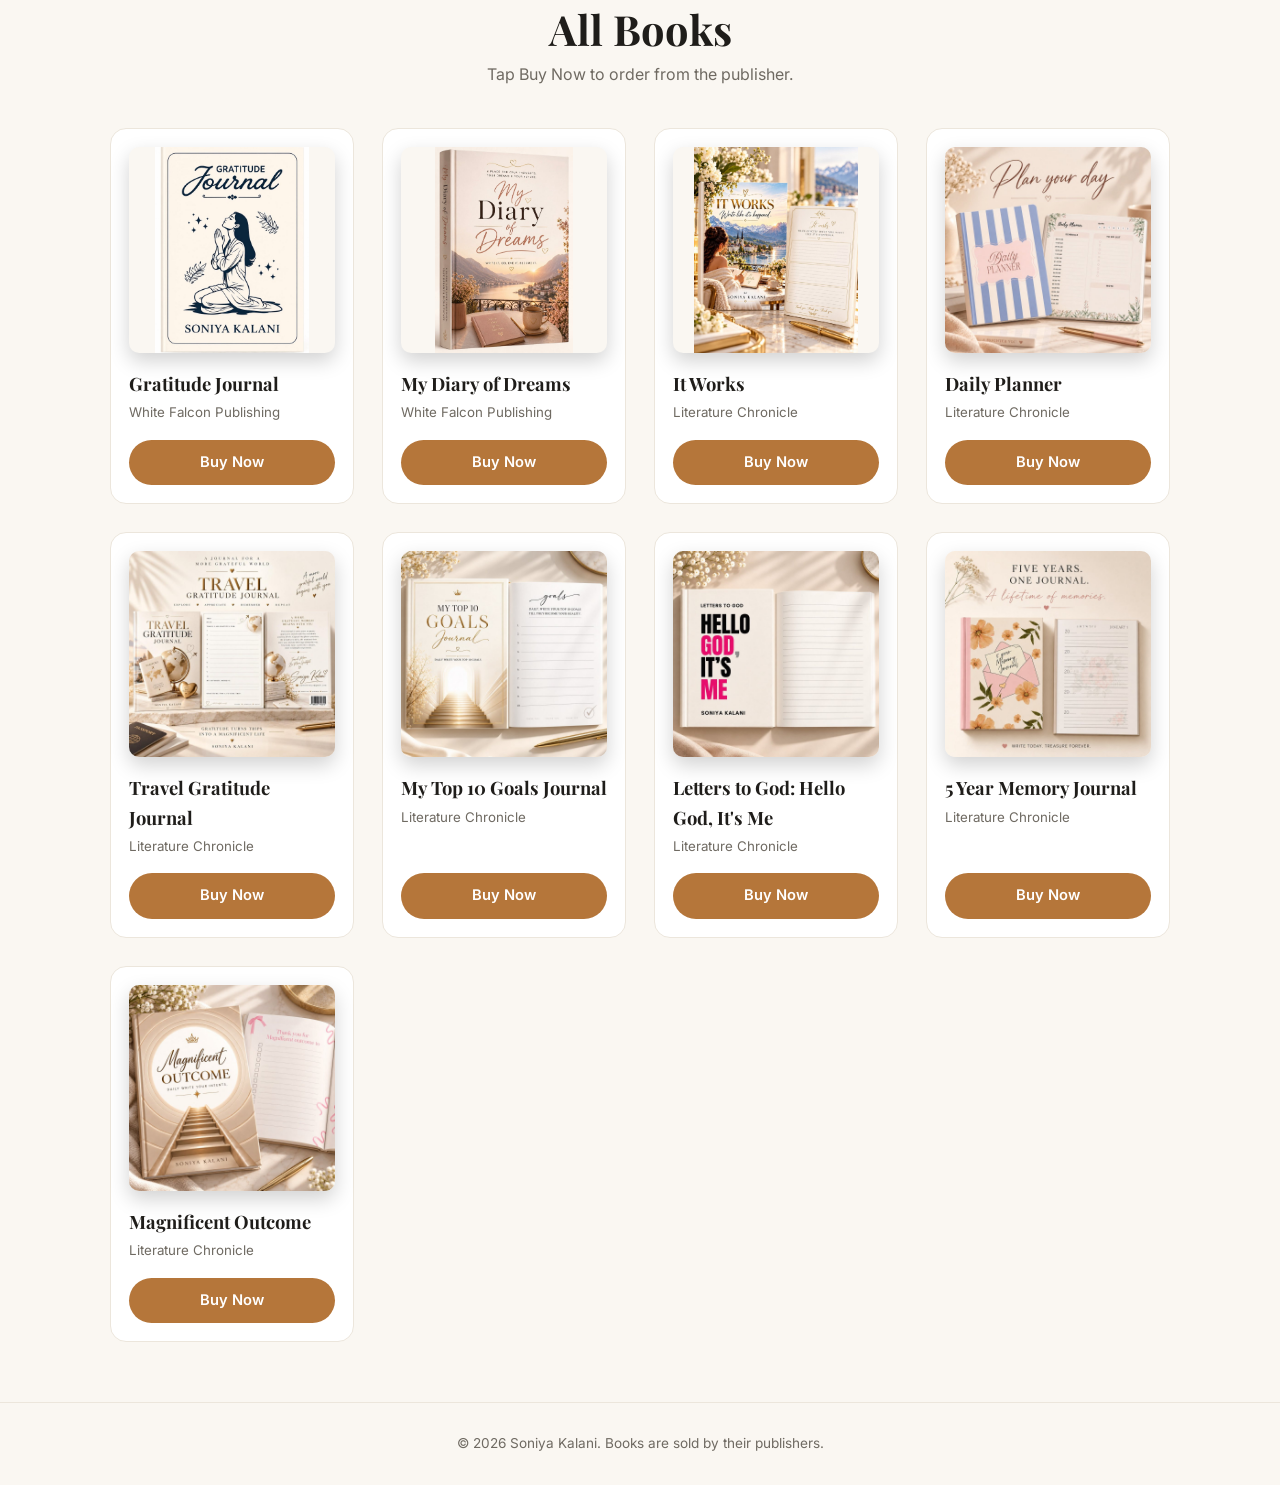
==== commit 6107c81f: "Change site title to Soniya Kalani" ====
--- a/index.html
+++ b/index.html
@@ -1,7 +1,7 @@
 <!DOCTYPE html>
-<html lang="en"><head><meta charset="utf-8"><meta name="viewport" content="width=device-width, initial-scale=1"><link rel="preconnect" href="https://fonts.googleapis.com"><link href="https://fonts.googleapis.com/css2?family=Playfair+Display:wght@600;700&family=Inter:wght@400;500;600&display=swap" rel="stylesheet"><link rel="stylesheet" href="style.css"><title>Mindful Pages</title></head>
+<html lang="en"><head><meta charset="utf-8"><meta name="viewport" content="width=device-width, initial-scale=1"><link rel="preconnect" href="https://fonts.googleapis.com"><link href="https://fonts.googleapis.com/css2?family=Playfair+Display:wght@600;700&family=Inter:wght@400;500;600&display=swap" rel="stylesheet"><link rel="stylesheet" href="style.css"><title>Soniya Kalani</title></head>
 <body>
-<nav><a class="logo" href="index.html">Mindful Pages</a><div class="links"><a href="index.html">Home</a><a href="index.html#books">Books</a><a href="#connect">Connect</a></div></nav>
+<nav><a class="logo" href="index.html">Soniya Kalani</a><div class="links"><a href="index.html">Home</a><a href="index.html#books">Books</a><a href="#connect">Connect</a></div></nav>
 <section class="about">
   <img class="aphoto" src="covers/author.jpg" alt="Soniya Kalani, author">
   <div class="atext">
@@ -32,7 +32,7 @@
 </section>
 <div class="head" id="books"><h2>All Books</h2><p>Tap Buy Now to order from the publisher.</p></div>
 <main class="grid" id="grid"></main>
-<footer>© <span class="yr"></span> Mindful Pages. Books are sold by their publishers.</footer>
+<footer>© <span class="yr"></span> Soniya Kalani. Books are sold by their publishers.</footer>
 <script src="books.js"></script>
 <script>renderBooks('grid',books);</script>
 </body></html>
